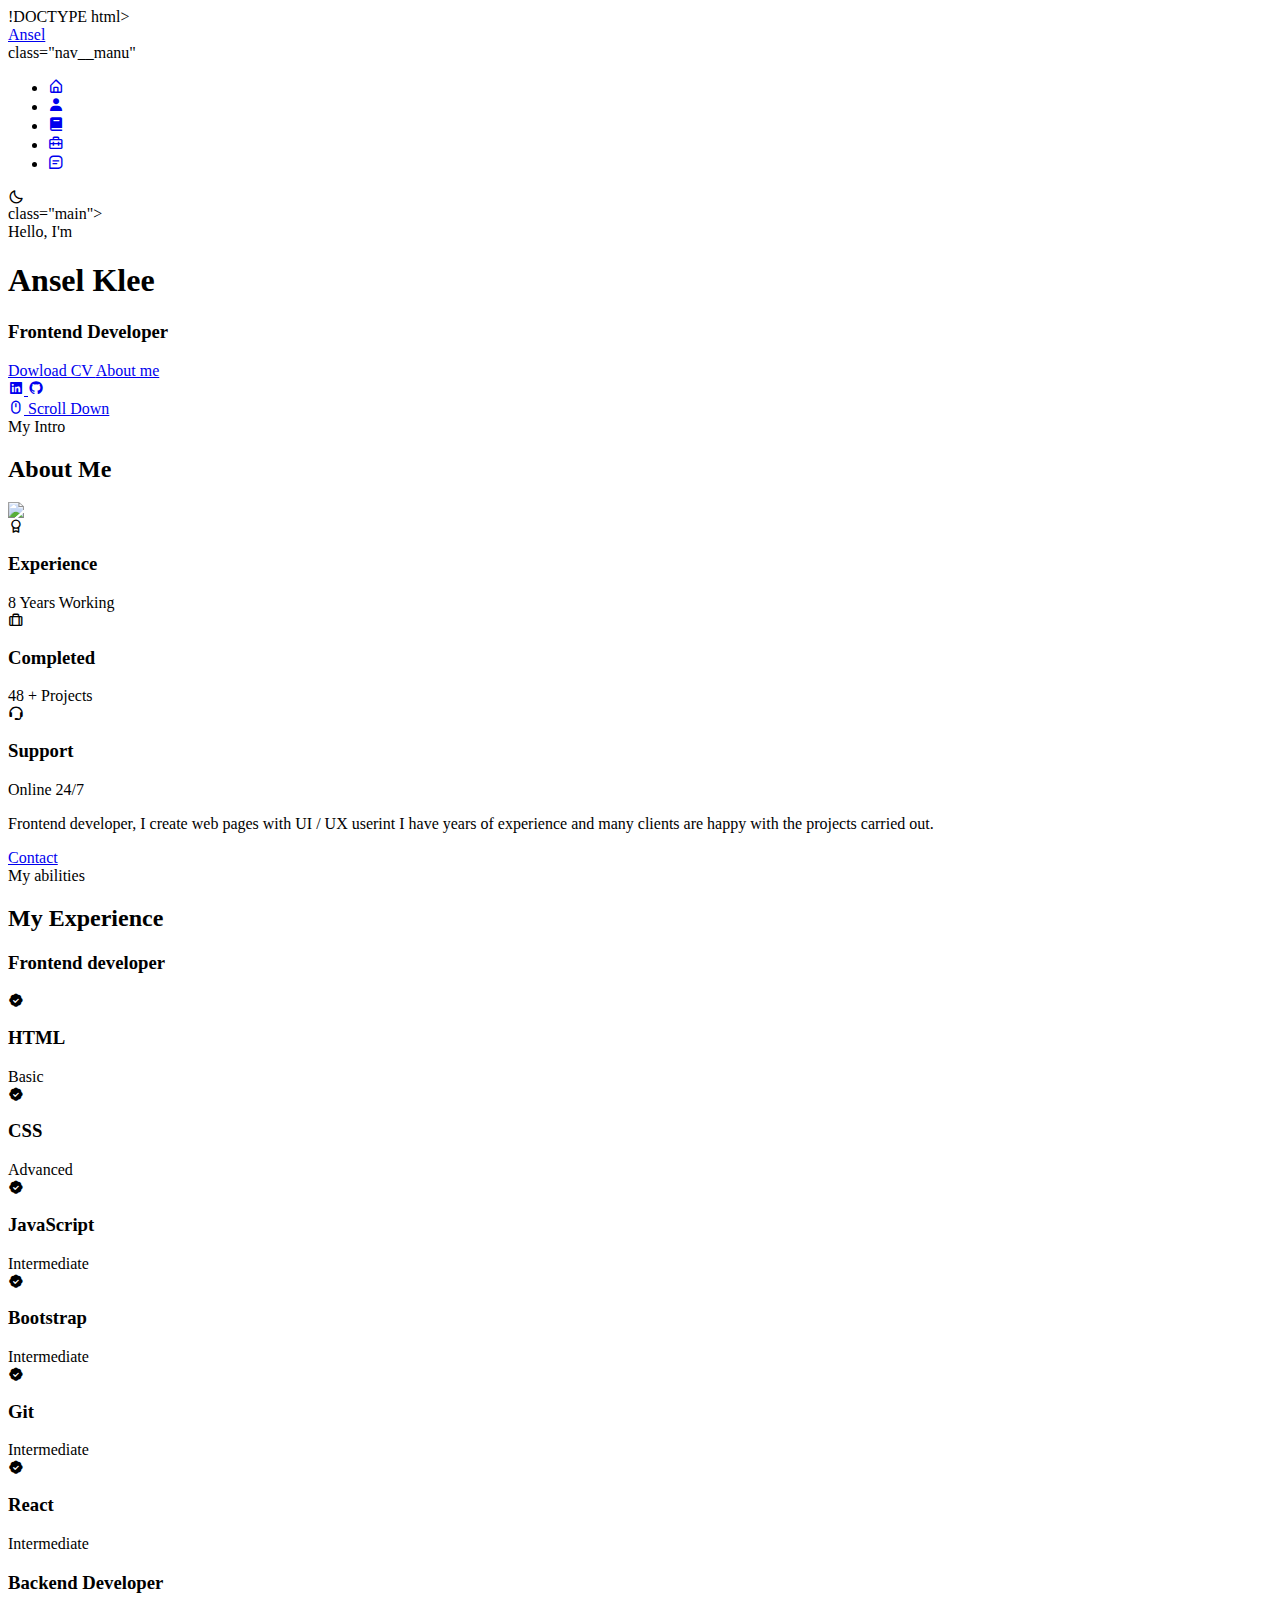
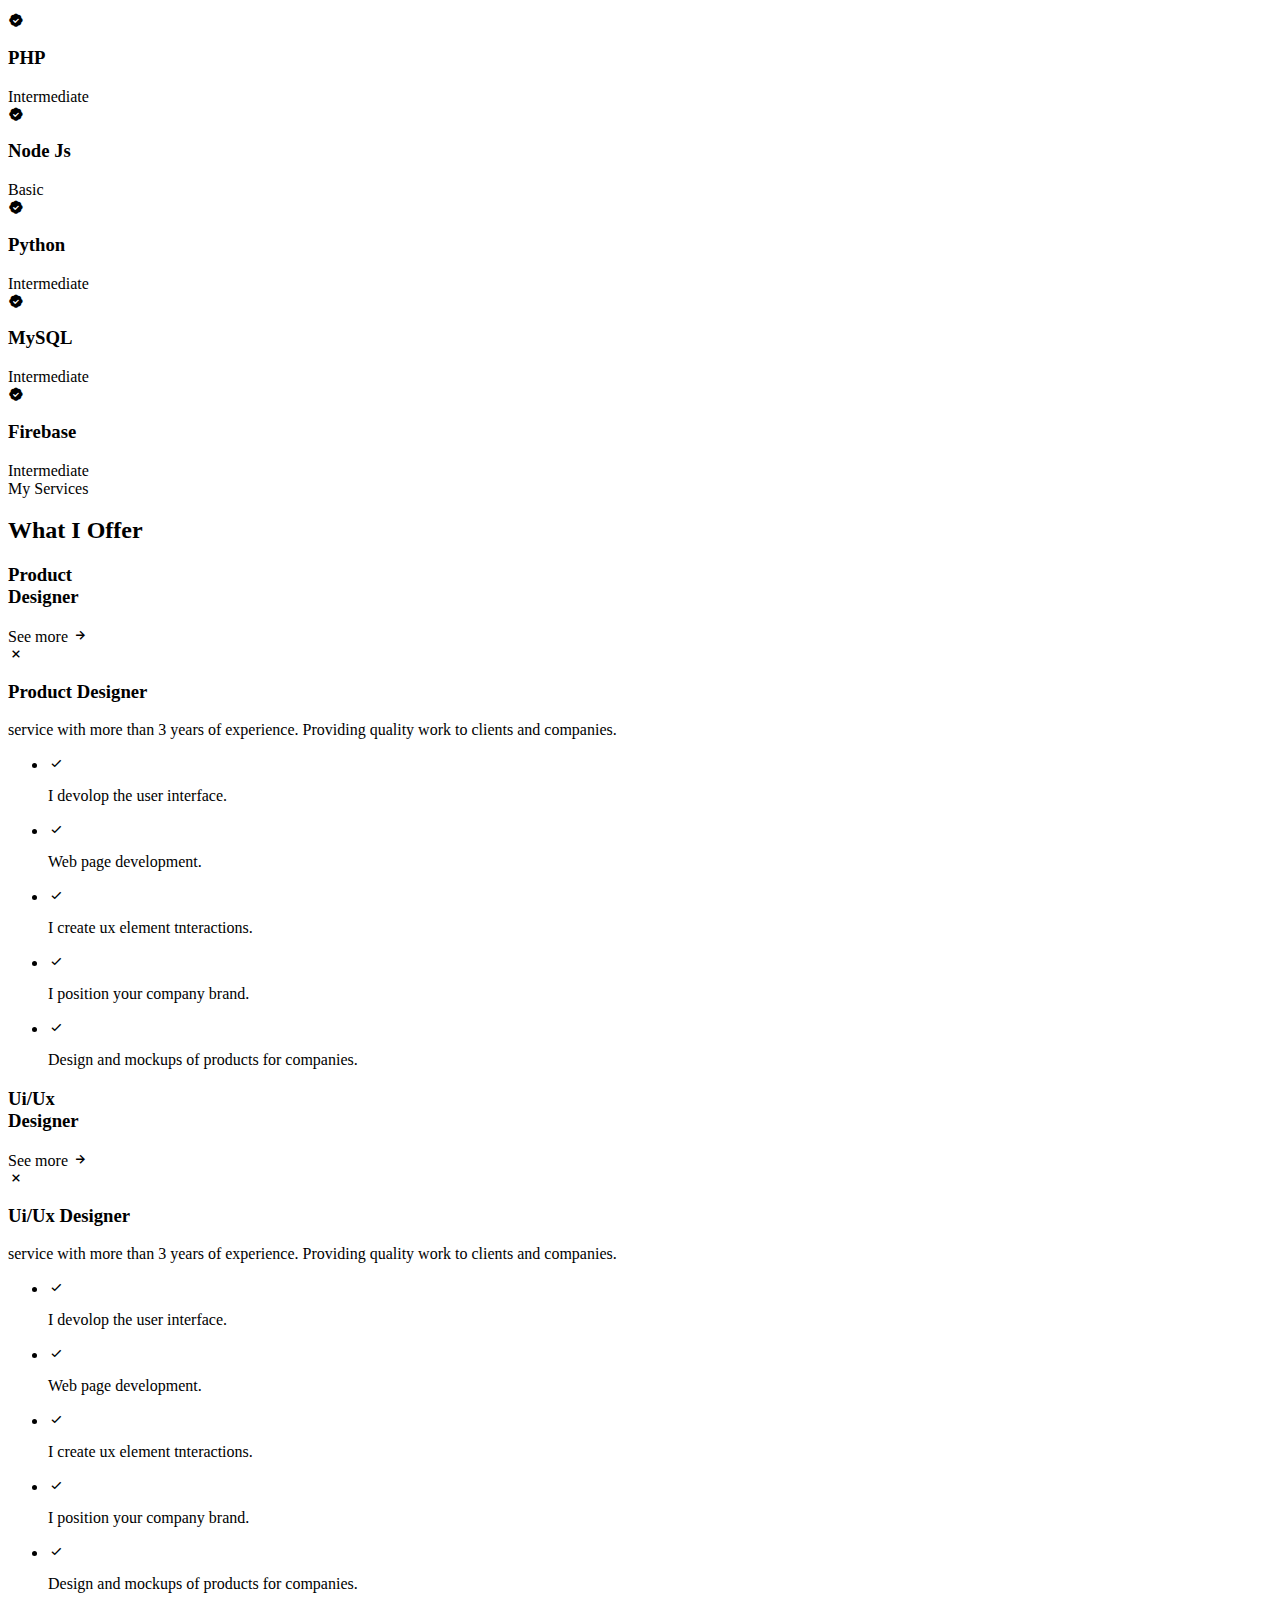
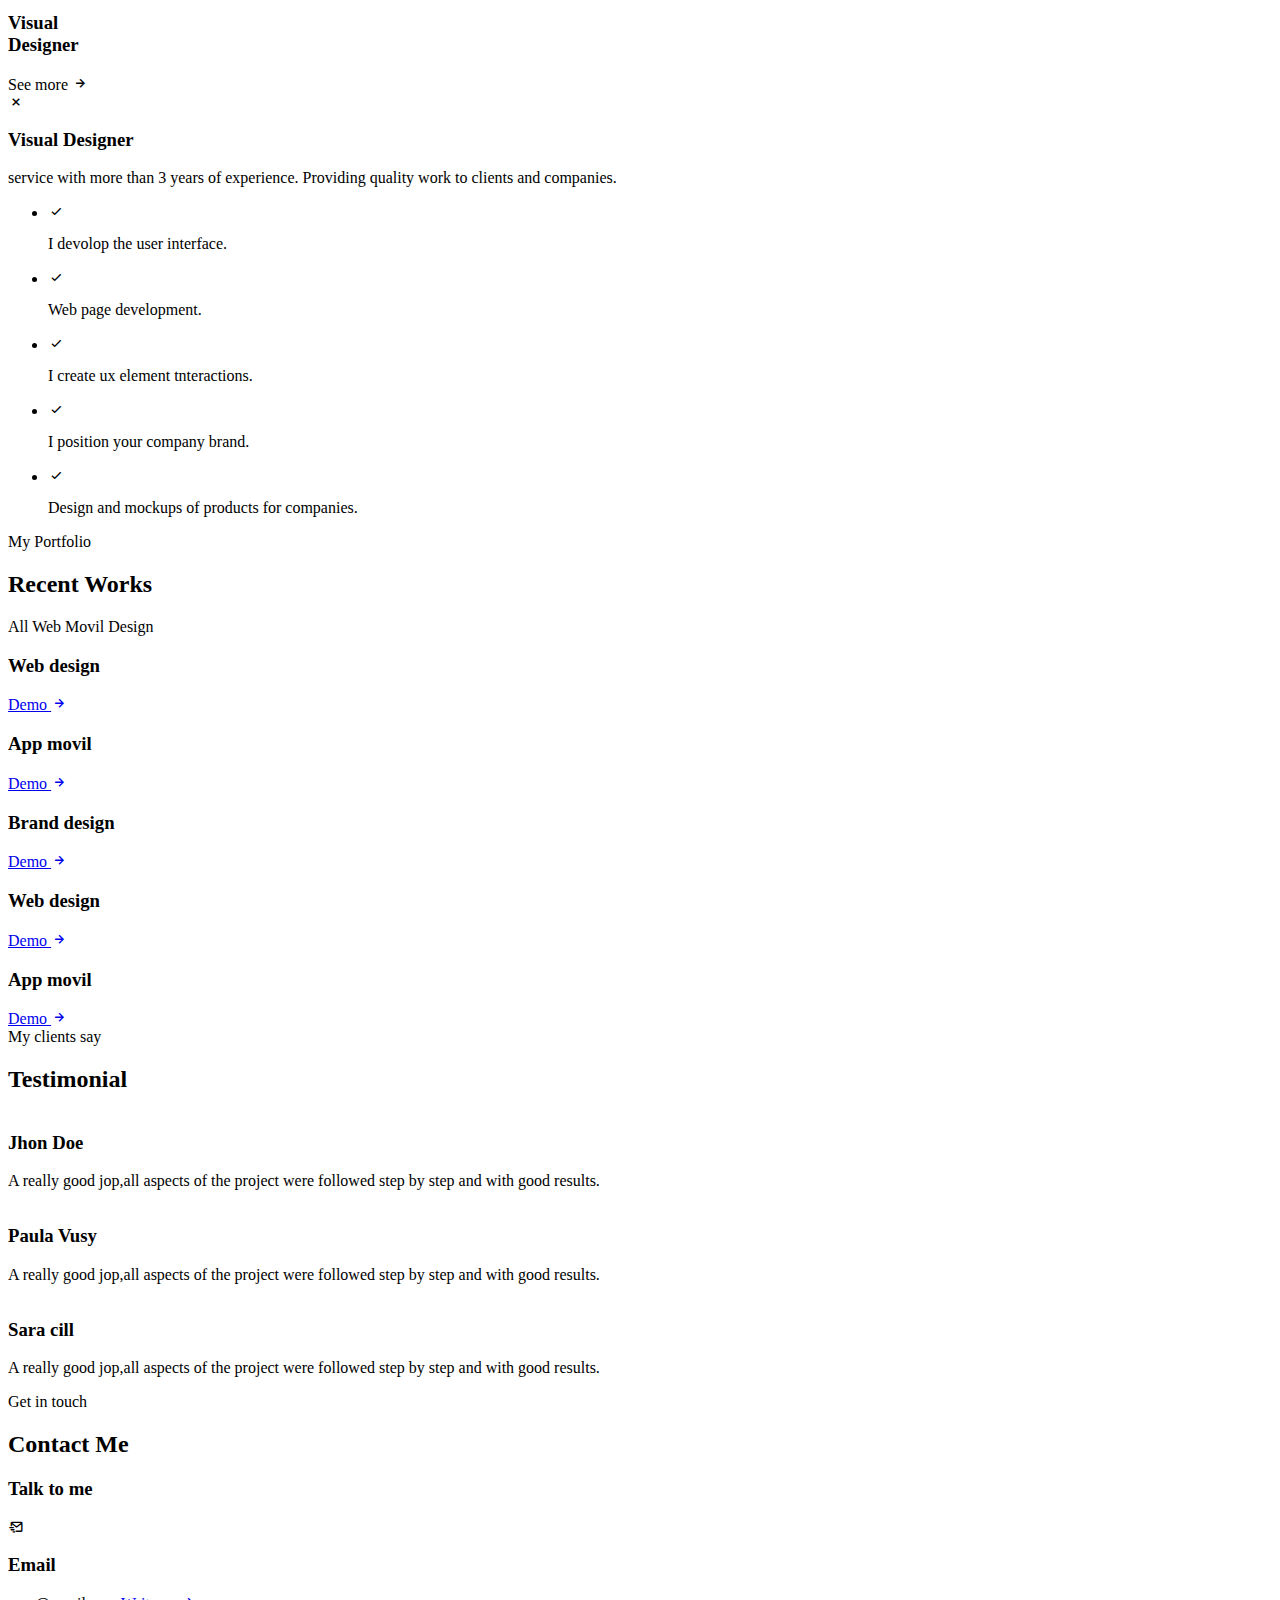
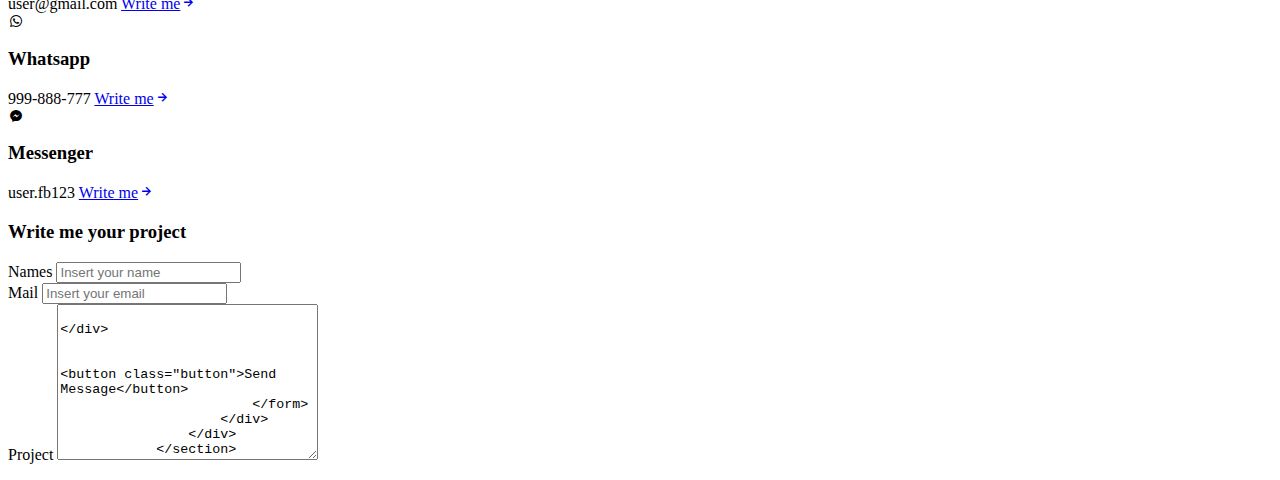
==== css/index.html @ 2b4ecfb3 "se" ====
!DOCTYPE html>
    <html lang="en">
    <head>
        <meta charset="UTF-8">
     <meta name="viewport" content="width=device-width,initial-scale=1.0">

    <!--================= FAVICON =================-->
    <link rel="shortcut icon" href="assets/img/favicon.png" href="assets/img/favicon.png" type="image/x-icon">

    <!--================= BOXICONS ==================-->
    <link href='https://unpkg.com/boxicons@2.1.1/css/boxicons.min.css' rel='stylesheet'>

    <!--================= SWIPER CSS ================-->
    <link rel="stylesheet" href="assets/css/swiper-bundle.min.css">

    <!--=================CSS=============-->
    <!--<link rel="stylesheet" href="">-->
    <link rel="stylesheet" href="assets/css/styles.css">

    <title> Responsive portfolio website Ansel </title>
</head>
<body>
    <!--==============HEADER==============-->
    <header class="header" id="header">
        <nav class="nav container">
            <a href="#" class="nav__logo">Ansel</a>

            <div> class="nav__manu"
                <ul class="nav_list">
                    <li class="nav_item">
                        <a href="#home" class="nav__link active-link">
                            <i class='bx bx-home-alt'></i>
                        </a>
                    </li>

                    <li class="nav_item">
                        <a href="#about" class="nav__link">
                            <i class='bx bxs-user' ></i>
                        </a>
                    </li>

                    <li class="nav_item">
                        <a href="#skills" class="nav__link">
                            <i class='bx bxs-book'></i>
                        </a>
                    </li>

                    <li class="nav_item">
                        <a href="#work" class="nav__link">
                            <i class='bx bx-briefcase-alt-2' ></i>
                        </a>
                    </li>

                    <li class="nav_item">
                        <a href="#contact" class="nav__link">
                            <i class='bx bx-message-square-detail'></i>
                        </a>
                    </li>
                </ul>
            </div>

            <!-- Theme change button -->
            <i class='bx bx-moon change-theme' id="theme-button"></i>
        </nav>
    </header>
 
    <!--==============MAIN==============-->
    <main> class="main">
            <!--==============HOME==============-->
            <section class="home section" id="home">
                <div class="home__container container grid">
                    <div class="home__data">
                        <span class="home__greeting">Hello, I'm</span>
                        <h1 class="home__name">Ansel Klee</h1>
                        <h3 class="home__education">Frontend Developer</h3>

                        <div class="home__buttons">
                            <a dowload="" href="assets/pdf/test.pdf" class"button button--ghost">
                                Dowload CV
                            </a>
                            <a href="#about" class="button">About me</a>
                        </div>
                    </div>
                   
                    <div class="home__handle">
                        <img src="assets/pdf/test.png" alt="" class="home_img">
                    </div>

                    <div class="home__social">
                        <a href="https://www.linkedin.com/" target="_blank" class="home__social-link">
                            <i class='bx bxl-linkedin-square' ></i>
                        </a>
                        <a href="https://github.com/" target="_blank" class="home__social-link">
                            <i class='bx bxl-github' ></i>
                        </a>
                        <a href="https://dribble.com/" target="_blank" class="home__social-link">
                            <i class="'bx bxl-dribble "></i>
                        </a>
                    </div>

                    <a href="#about" class="home__scroll">
                        <i class='bx bx-mouse home__scroll-icon' ></i>
                        <span class="home"__scroll-name">Scroll Down</span>

                    </a>
                </div>   
            </section>
            <!--==============ABOUT==============-->
            <section class="about section" id="about">
                <span class="section__subtitle">My Intro</span>
                <h2 class="section__title">About Me</h2>

                <div class="about__container container grid">
                    <img src="assets/img/about.jpg" alt"" class="about__img">
                  
                    <div class="about__data">
                        <div class="about__info">
                            <div class="about__box">
                                <i class='bx bx-award about__icon' ></i>
                                <h3 class="about__title">Experience</h3>
                                <span class="about__subtitle">8 Years Working</span>
                            </div>

                            <div class="about__box">
                                <i class='bx bx-briefcase-alt about__icon' ></i>
                                <h3 class="about__title">Completed</h3>
                                <span class="about__subtitle">48 + Projects</span>
                            </div>

                            <div class="about__box">
                                <i class='bx bx-support about__icon' ></i>
                                <h3 class="about__title">Support</h3>
                                <span class="about__subtitle">Online 24/7</span>
                            </div>
                        </div>

                        <p class="about__description">
                            Frontend developer, I create web pages with UI / UX userint
                            I have years of experience and many clients are happy
                            with the projects carried out.
                        </p>

                        <a href="#contact" class="button">Contact</a>
                     </div>
                </div>
            </section>

            <!--==============SKILLS==============-->
            <section class="skills section" id="skills">
                <span class="section__subtitle">My abilities</span>
                <h2 class="section__title">My Experience</h2>

                <div class="skills__container container grid">
                    <div class="skills__content">
                        <h3 class="skills__title">Frontend developer</h3>

                        <div class="skills__box">
                            <div class="skills__group">
                                <div class="skills__data">
                                    <i class='bx bxs-badge-check' ></i>

                                    <div>
                                        <h3 class="skills__name">HTML</h3>
                                        <span class="skills__level">Basic</span>
                                    </div>
                                </div>

                                <div class="skills__data">
                                    <i class='bx bxs-badge-check' ></i>

                                    <div>
                                        <h3 class="skills__name">CSS</h3>
                                        <span class="skills__level">Advanced</span>
                                    </div>
                                </div>

                                <div class="skills__data">
                                    <i class='bx bxs-badge-check' ></i>

                                    <div>
                                        <h3 class="skills__name">JavaScript</h3>
                                        <span class="skills__level">Intermediate</span>
                                    </div>
                                </div>
                            </div>

                            <div class="skills__group">
                                <div class="skills__data">
                                    <i class='bx bxs-badge-check' ></i>

                                    <div>
                                        <h3 class="skills__name">Bootstrap</h3>
                                        <span class="skills__level">Intermediate</span>
                                    </div>
                                </div>
                                
                                <div class="skills__data">
                                    <i class='bx bxs-badge-check' ></i>

                                    <div>
                                        <h3 class="skills__name">Git</h3>
                                        <span class="skills__level">Intermediate</span>
                                    </div>
                                </div>

                                <div class="skills__data">
                                    <i class='bx bxs-badge-check' ></i>

                                    <div>
                                        <h3 class="skills__name">React</h3>
                                        <span class="skills__level">Intermediate</span>
                                    </div>
                                </div>
                            </div>
                        </div>
                    </div>

                    <div class="skills__content">
                        <h3 class="skills__title">Backend Developer</h3>

                        <div class="skills__box">
                            <div class="skills__group">
                                <div class="skills__data">
                                    <i class='bx bxs-badge-check' ></i>

                                    <div>
                                        <h3 class="skills__name">PHP</h3>
                                        <span class="skills__level">Intermediate</span>
                                    </div>
                                </div>

                                <div class="skills__data">
                                    <i class='bx bxs-badge-check' ></i>

                                    <div>
                                        <h3 class="skills__name">Node Js</h3>
                                        <span class="skills__level">Basic</span>
                                    </div>
                                </div>

                                <div class="skills__data">
                                    <i class='bx bxs-badge-check' ></i>

                                    <div>
                                        <h3 class="skills__name">Python</h3>
                                        <span class="skills__level">Intermediate</span>
                                    </div>
                                </div>
                            </div>

                            <div class="skills__group">
                                <div class="skills__data">
                                    <i class='bx bxs-badge-check' ></i>

                                    <div>
                                        <h3 class="skills__name">MySQL</h3>
                                        <span class="skills__level">Intermediate</span>
                                    </div>
                                </div>
                                
                                <div class="skills__data">
                                    <i class='bx bxs-badge-check' ></i>

                                    <div>
                                        <h3 class="skills__name">Firebase</h3>
                                        <span class="skills__level">Intermediate</span>
                                    </div>
                                </div>

                            </div>
                        </div>
                    </div>
                </div>
            </section>
            <!--==============SERVICES==============-->
        <section class="services section">
            <span class="section__subtitle">My Services</span>
            <h2 class="section__title">What I Offer</h2>

            <div class="services__container container grid">
                <div class="services__card">
                    <h3 class="services__title">Product <br> Designer</h3>

                    <span class="services__button">
                        See more <i class='bx bx-right-arrow-alt services__icon' ></i>
                    </span>
                
                    <div class="services__model">
                        <div class="services__model-content">
                            <i class='bx bx-x services__model-close' ></i>

                            <h3 class="services__modal-title">Product Designer</h3>
                            <p class="services__model-description">
                                service with more than 3 years of experience.
                                Providing quality work to clients and companies.
                            </p>

                            <ul class="service__model-list">
                                <li class="services__model-item">
                                    <i class='bx bx-check services__modal-icon' ></i>
                                    <p class="services__modal-info">
                                        I devolop the user interface.
                                    </p>
                                </li>

                                <li class="services__model-item">
                                    <i class='bx bx-check services__modal-icon' ></i>
                                    <p class="services__modal-info">
                                        Web page development.
                                    </p>
                                </li>

                                <li class="services__model-item">
                                    <i class='bx bx-check services__modal-icon' ></i>
                                    <p class="services__modal-info">
                                        I create ux element tnteractions.
                                    </p>
                                </li>

                                <li class="services__model-item">
                                    <i class='bx bx-check services__modal-icon' ></i>
                                    <p class="services__modal-info">
                                        I position your company brand.
                                    </p>
                                </li>

                                <li class="services__model-item">
                                    <i class='bx bx-check services__modal-icon' ></i>
                                    <p class="services__modal-info">
                                        Design and mockups of products for companies.
                                    </p>
                                </li>
                            </ul>
                        </div>
                    </div>
                </div>

                <div class="services__card">
                    <h3 class="services__title">Ui/Ux <br> Designer</h3>

                    <span class="services__button">
                        See more <i class='bx bx-right-arrow-alt services__icon' ></i>
                    </span>

                    <div class="services__model">
                        <div class="services__model-content">
                            <i class='bx bx-x services__model-close' ></i>

                            <h3 class="services__modal-title">Ui/Ux Designer</h3>
                            <p class="services__model-description">
                                service with more than 3 years of experience.
                                Providing quality work to clients and companies.
                            </p>

                            <ul class="service__model-list">
                                <li class="services__model-item">
                                    <i class='bx bx-check services__modal-icon' ></i>
                                    <p class="services__modal-info">
                                        I devolop the user interface.
                                    </p>
                                </li>

                                <li class="services__model-item">
                                    <i class='bx bx-check services__modal-icon' ></i>
                                    <p class="services__modal-info">
                                        Web page development.
                                    </p>
                                </li>

                                <li class="services__model-item">
                                    <i class='bx bx-check services__modal-icon' ></i>
                                    <p class="services__modal-info">
                                        I create ux element tnteractions.
                                    </p>
                                </li>

                                <li class="services__model-item">
                                    <i class='bx bx-check services__modal-icon' ></i>
                                    <p class="services__modal-info">
                                        I position your company brand.
                                    </p>
                                </li>

                                <li class="services__model-item">
                                    <i class='bx bx-check services__modal-icon' ></i>
                                    <p class="services__modal-info">
                                        Design and mockups of products for companies.
                                    </p>
                                </li>
                            </ul>
                        </div>
                    </div>
                </div>

                <div class="services__card">
                    <h3 class="services__title">Visual <br> Designer</h3>

                    <span class="services__button">
                        See more <i class='bx bx-right-arrow-alt services__icon' ></i>
                    </span>

                    <div class="services__model">
                        <div class="services__model-content">
                            <i class='bx bx-x services__model-close' ></i>

                            <h3 class="services__modal-title">Visual Designer</h3>
                            <p class="services__model-description">
                                service with more than 3 years of experience.
                                Providing quality work to clients and companies.
                            </p>

                            <ul class="service__model-list">
                                <li class="services__model-item">
                                    <i class='bx bx-check services__modal-icon' ></i>
                                    <p class="services__modal-info">
                                        I devolop the user interface.
                                    </p>
                                </li>

                                <li class="services__model-item">
                                    <i class='bx bx-check services__modal-icon' ></i>
                                    <p class="services__modal-info">
                                        Web page development.
                                    </p>
                                </li>

                                <li class="services__model-item">
                                    <i class='bx bx-check services__modal-icon' ></i>
                                    <p class="services__modal-info">
                                        I create ux element tnteractions.
                                    </p>
                                </li>

                                <li class="services__model-item">
                                    <i class='bx bx-check services__modal-icon' ></i>
                                    <p class="services__modal-info">
                                        I position your company brand.
                                    </p>
                                </li>

                                <li class="services__model-item">
                                    <i class='bx bx-check services__modal-icon' ></i>
                                    <p class="services__modal-info">
                                        Design and mockups of products for companies.
                                    </p>
                                </li>
                            </ul>
                        </div>
                    </div>
                </div>
            </div>
        </section>

        <!--================ work ===================-->
        <section class="work section" id="work">
            <span class="section__subtitle">My Portfolio</span>
            <h2 class="section__title">Recent Works</h2>

            <div class="work__filters">
                <span class="work__item active-work" data-filter='all'>All</span>
                <span class="work__item" data-filter='.web'>Web</span>
                <span class="work__item" data-filter='.movil'>Movil</span>
                <span class="work__item" data-filter='.design'>Design</span>
            </div>

            <div class="work__container container grid">
                <div class="work__card mix web">
                    <img src="asset/img/work1.jpg" alt="" class="work__img">

                    <h3 class="work__title">Web design</h3>

                    <a href="#" class="work__button">
                        Demo <i class='bx bx-right-arrow-alt work__icon' ></i>
                    </a>
                </div>

                <div class="work__card mix movil">
                    <img src="asset/img/work2.jpg" alt="" class="work__img">

                    <h3 class="work__title">App movil</h3>

                    <a href="#" class="work__button">
                        Demo <i class='bx bx-right-arrow-alt work__icon' ></i>
                    </a>
                </div>

                <div class="work__card mix design">
                    <img src="asset/img/work3.jpg" alt="" class="work__img">

                    <h3 class="work__title">Brand design</h3>

                    <a href="#" class="work__button">
                        Demo <i class='bx bx-right-arrow-alt work__icon' ></i>
                    </a>
                </div>

                <div class="work__card mix web">
                    <img src="asset/img/work4.jpg" alt="" class="work__img">

                    <h3 class="work__title">Web design</h3>

                    <a href="#" class="work__button">
                        Demo <i class='bx bx-right-arrow-alt work__icon' ></i>
                    </a>
                </div>

                <div class="work__card mix movil">
                    <img src="asset/img/work5.jpg" alt="" class="work__img">

                    <h3 class="work__title">App movil</h3>

                    <a href="#" class="work__button">
                        Demo <i class='bx bx-right-arrow-alt work__icon' ></i>
                    </a>
                </div>
            </div>
        </section>

        <!--============= TESTIMONIALS ================-->
            <section class="testimonial section">
                <span class="section__subtitle">My clients say</span>
                <h2 class="section__title">Testimonial</h2>

                <div class="testimonial__container container swiper">
                    <div class="swiper-wrapper">
                        <div class="testimonial__card swiper-slide">
                            <img src="assets/img/testimoniall.png" alt="" class="testimonial__img">

                           <h3 class="testimonial__name">Jhon Doe</h3>
                           <p class="testimonial__description">
                               A really good jop,all aspects of the project were
                               followed step by step and with good results.
                           </p>
                        </div>

                        <div class="testimonial__card swiper-slide">
                            <img src="assets/img/testimonial2.png" alt="" class="testimonial__img">

                           <h3 class="testimonial__name">Paula Vusy</h3>
                           <p class="testimonial__description">
                               A really good jop,all aspects of the project were
                               followed step by step and with good results.
                           </p>
                        </div>

                        <div class="testimonial__card swiper-slide">
                            <img src="assets/img/testimonial3.png" alt="" class="testimonial__img">

                           <h3 class="testimonial__name">Sara cill</h3>
                           <p class="testimonial__description">
                               A really good jop,all aspects of the project were
                               followed step by step and with good results.
                           </p>
                        </div>
                    </div>
                    <div class="swiper-pagination"></div>
                </div>
            </section>

        <!--============== CONTACT =================-->
            <section class="contact section" id="contact">
                <span class="section__subtitle">Get in touch</span>
                <h2 class="section__title">Contact Me</h2>

                <div class="contact__container container grid">
                    <div class="contact__content">
                        <h3 class="contact__title">Talk to me</h3>

                        <div class="contact__info">
                            <div class="contact__card">
                                <i class='bx bx-mail-send contact__card-icon' ></i>
                                <h3 class="contact__card-title">Email</h3>
                                <span class="contact__card-data">user@gmail.com</span>

                                <a href="mailto:examplemail@correo.com" target="_blank" class="contact__button">
                                    Write me<i class='bx bx-right-arrow-alt contact__button-icon' ></i>
                                </a>
                            </div>

                            <div class="contact__card">
                                <i class='bx bxl-whatsapp contact__card-icon' ></i>
                                <h3 class="contact__card-title">Whatsapp</h3>
                                <span class="contact__card-data">999-888-777</span>

                                <a href="https://api.whatsapp.com/send?phone=51123456789$text=Hello, more information!" target="_blank" class="contact__button">
                                    Write me<i class='bx bx-right-arrow-alt contact__button-icon' ></i>
                                </a>
                            </div>

                            <div class="contact__card">
                                <i class='bx bxl-messenger contact__card-icon' ></i>
                                <h3 class="contact__card-title">Messenger</h3>
                                <span class="contact__card-data">user.fb123</span>

                                <a href="https://m.me/bedimcode" target="_blank" class="contact__button">
                                    Write me<i class='bx bx-right-arrow-alt contact__button-icon' ></i>
                                </a>
                            </div>
                        </div>
                    </div>

                    <div class="contact__content">
                        <h3 class="contact__title">Write me your project</h3>

                        <form action="" class="contact__form">
                            <div class="contact__form-div">
                                <label for="" class="contact__form-tag">Names</label>
                                <input type="text" placeholder="Insert your name" class="contact__form-input">
                            </div>

                            <div class="contact__form-div">
                                <label for="" class="contact__form-tag">Mail</label>
                                <input type="email" placeholder="Insert your email" class="contact__form-input">
                            </div>

                            <div class="contact__form-div contact__form-area">
                                <label for="" class="contact__form-tag">Project</label>
                                <textarea name="" id="" cols="30" rows="10" placeholder="Write your project" class="contact__form-input">
                            </div>

                            <button class="button">Send Message</button>
                        </form>
                    </div>
                </div>
            </section>
    </main>

        <!--==============FOOTER==============-->
        <footer class="footer">
            <div class="footer__container container">
                <h1 class="footer__title">Ansel</h1>

                <ul class="footer__list">
                    <li>
                        <a href="#about" class="footer__link">About</a>
                    </li>
                    <li>
                        <a href="#work" class="footer__link">Projects</a>
                    </li>
                    <li>
                        <a href="#testimonial" class="footer__link">Testimonial</a>
                    </li>
                </ul>

                <ul class="footer__social">
                    <a href="https://www.facebook.com" target="_blank" class="footer__social-link">
                        <i class='bx bxl-facebook' ></i>
                    </a>
                    <a href="https://www.instagram.com/" target="_blank" class="footer__social-link">
                        <i class='bx bxl-instagram' ></i>
                    </a>
                    <a href="https://twitter.com/" target="_blank" class="footer__social-link">
                        <i class='bx bxl-twitter' ></i>   
                    </a>
                </ul>

                <span class="footer__copy">
                    &#169; Bedimcode. All rights reserved
                </span>
            </div>
        </footer>

        <!--============== SCROLLREVEAL ==============-->
        <script src="assets/js/scrollreveal.min.js"></script>

        <!--============== SWIPER JS ==============-->
        <script src="assets/js/swiper-bundle.min.js"></script>

        <!--============== MIXITUP FILTER ===========-->
        <script src="assets/js/mixitup.min.js"></script>

        <!--============= MAIN JS==================-->
        <script src="assets/js/main.js"></script>
    </body>
</html>
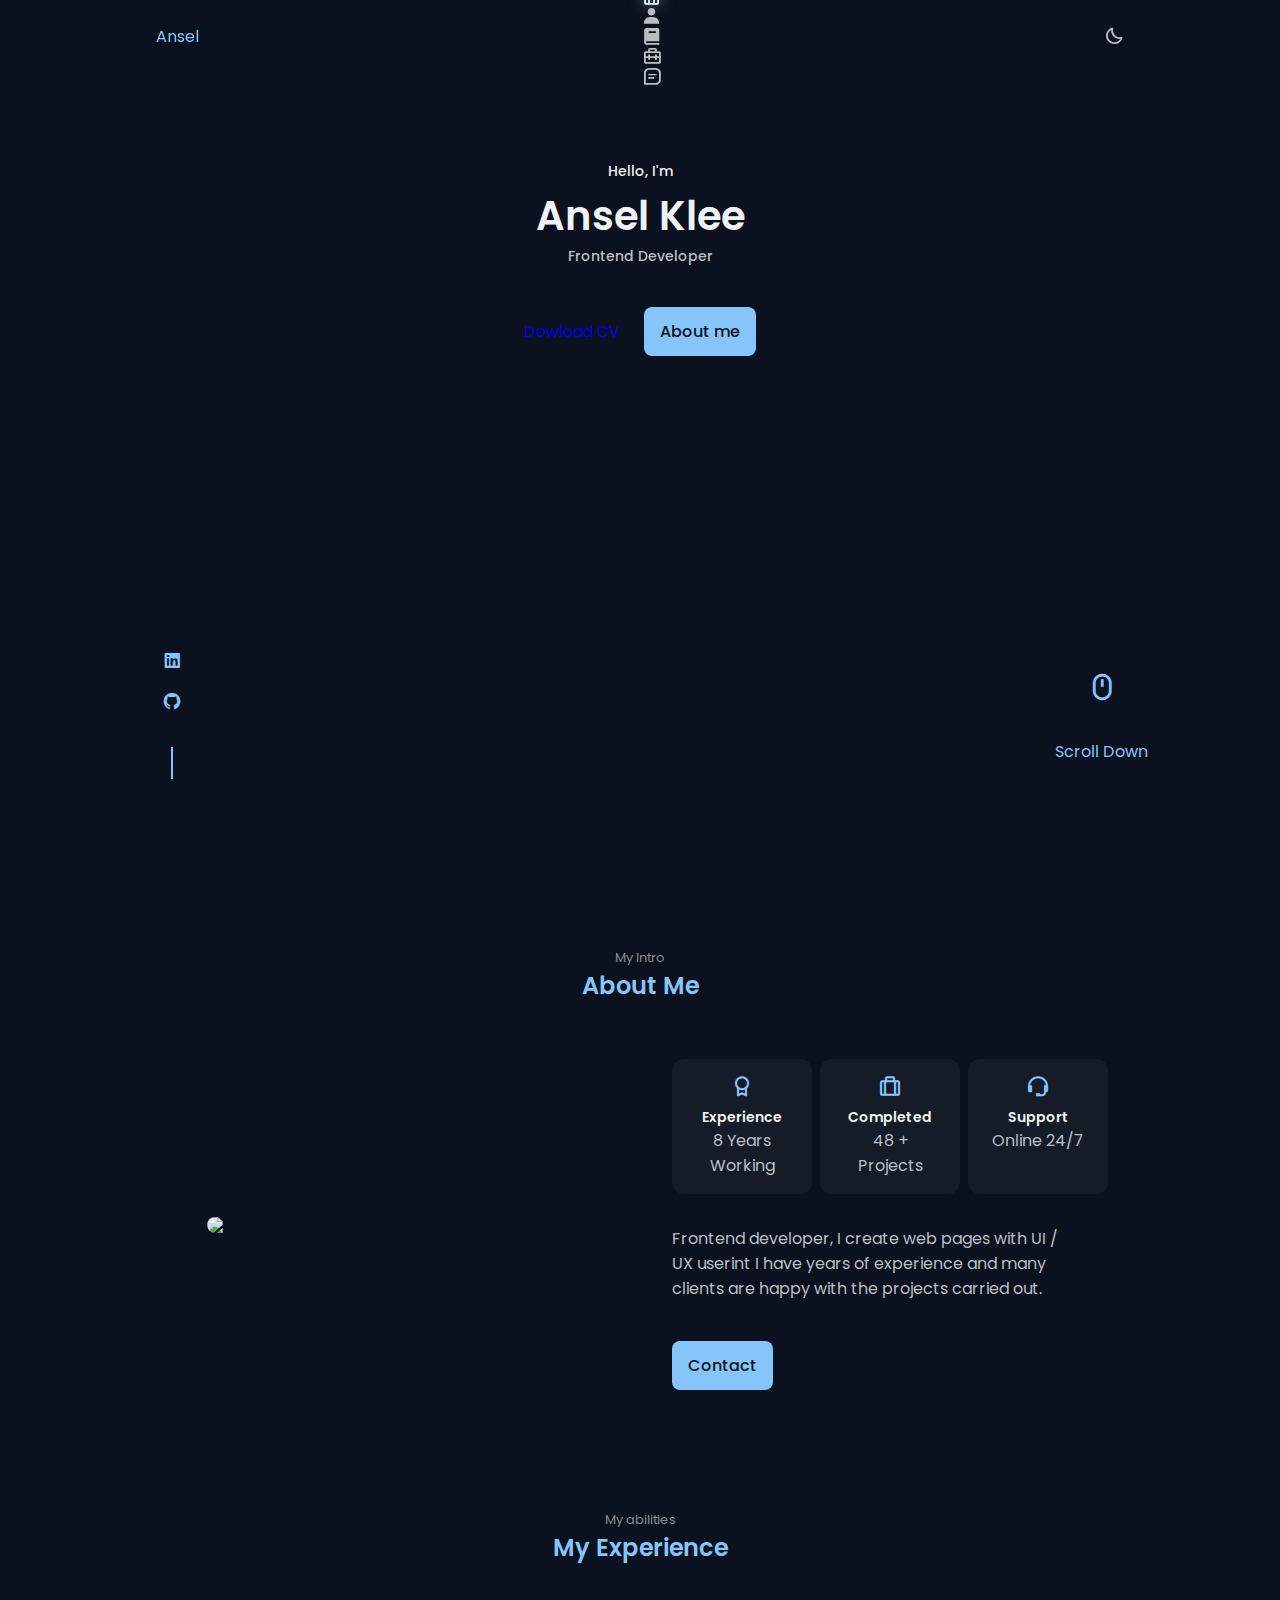
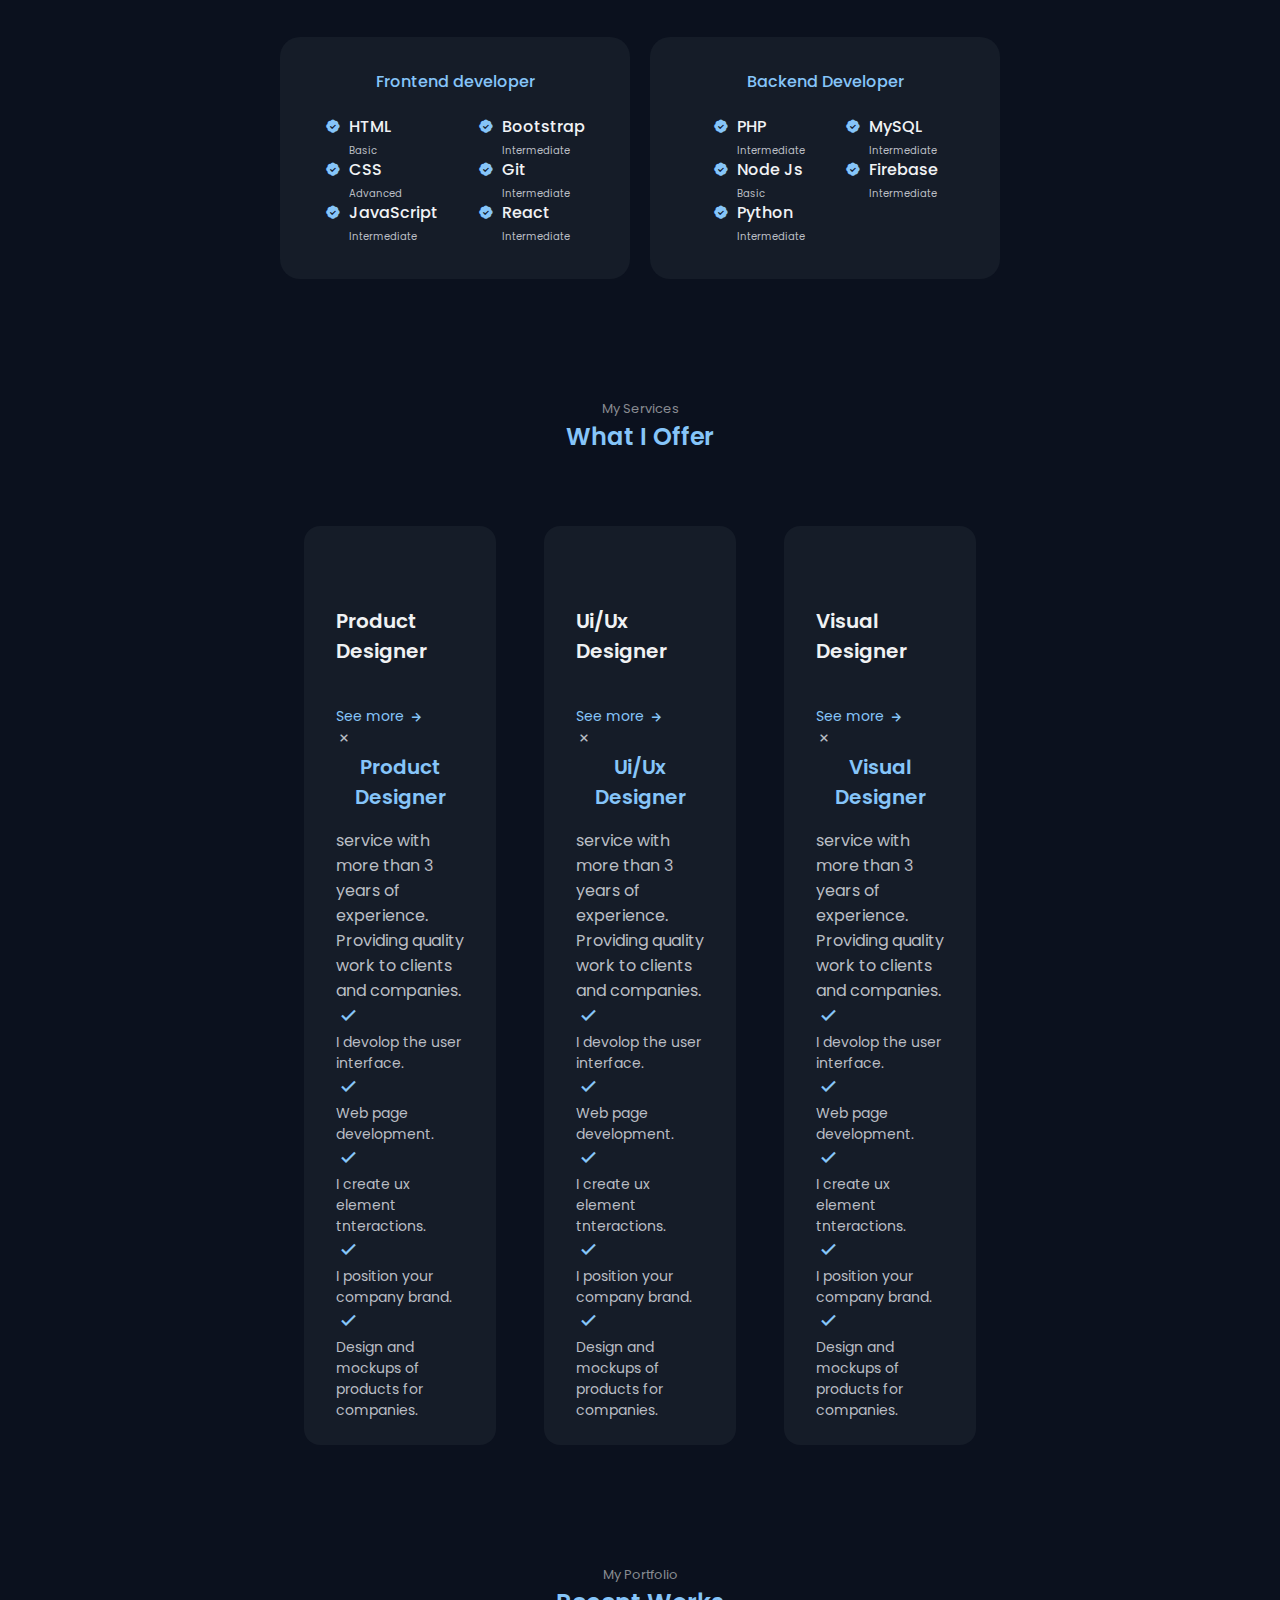
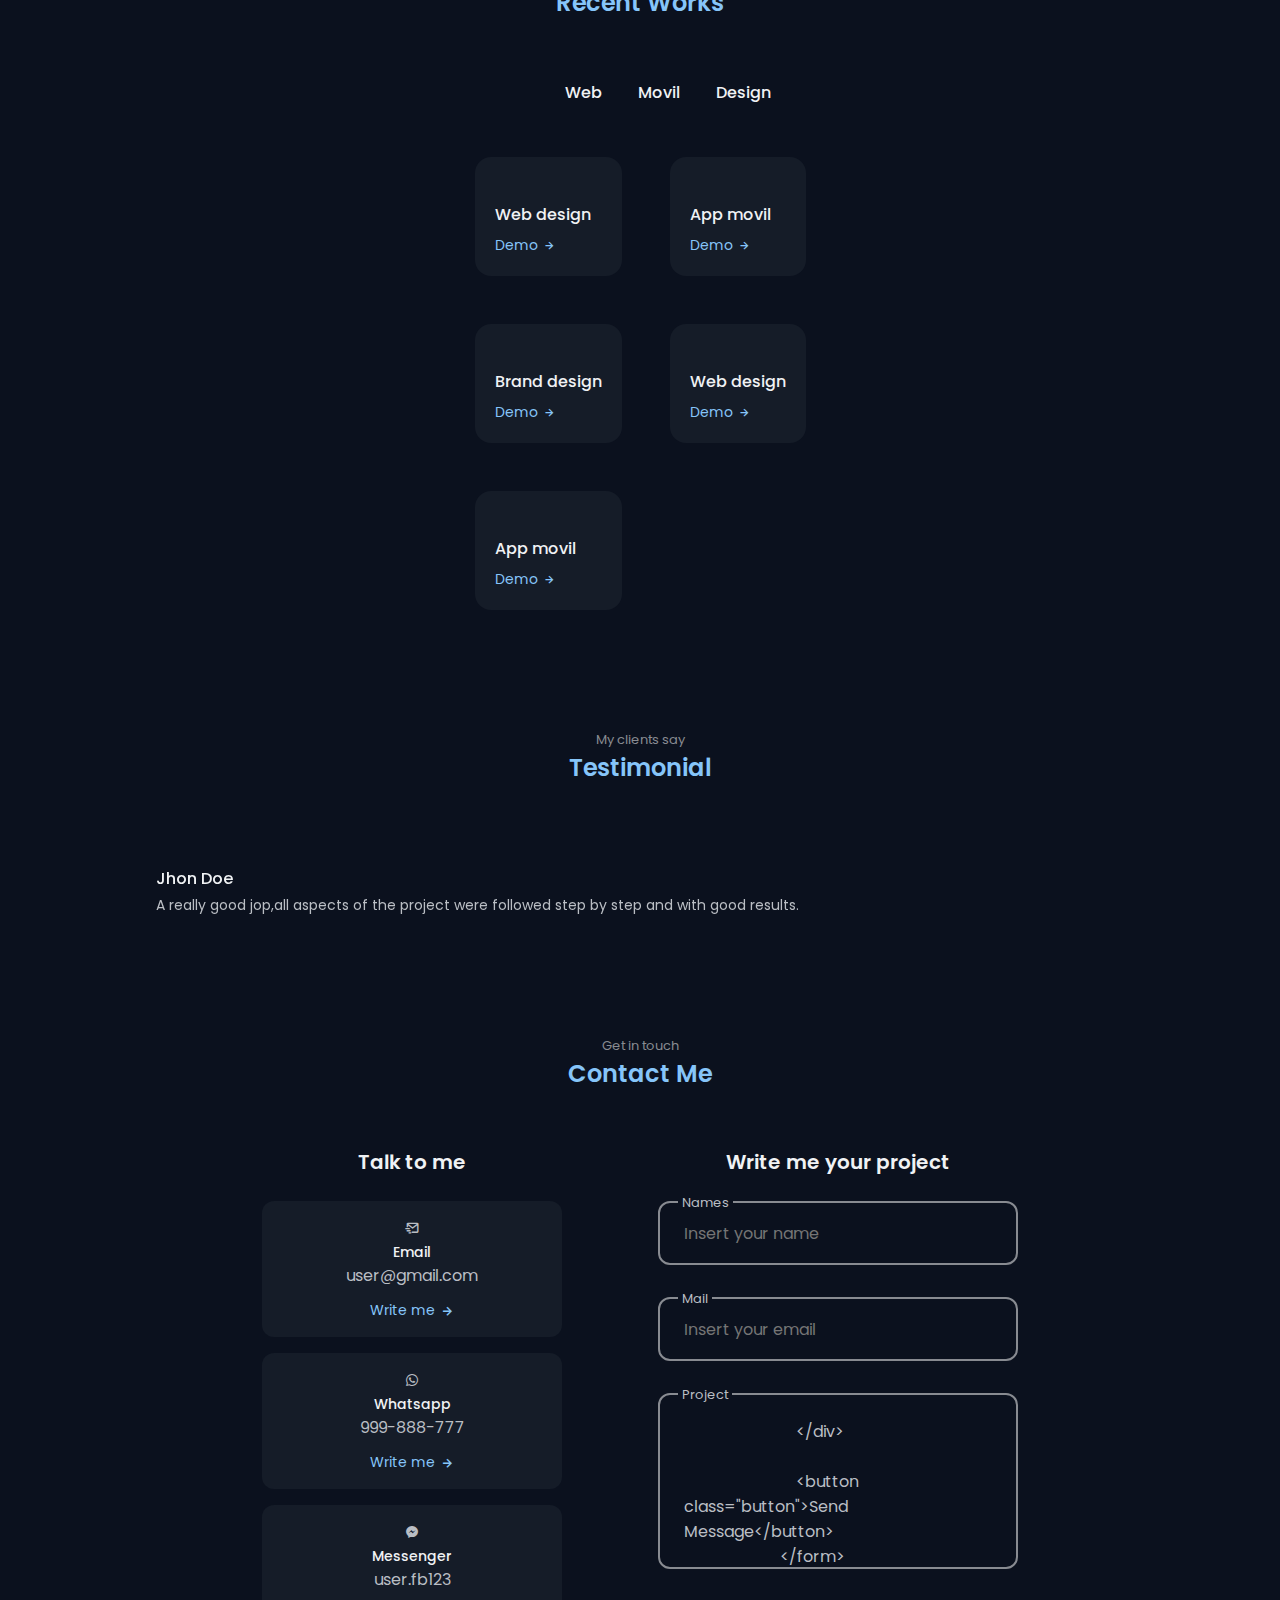
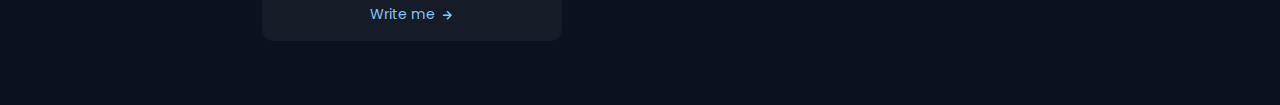
==== commit e661ca87: "1" ====
--- a/css/index.html
+++ b/css/index.html
@@ -1,21 +1,21 @@
-!DOCTYPE html>
+<!DOCTYPE html>
     <html lang="en">
     <head>
         <meta charset="UTF-8">
      <meta name="viewport" content="width=device-width,initial-scale=1.0">
 
     <!--================= FAVICON =================-->
-    <link rel="shortcut icon" href="assets/img/favicon.png" href="assets/img/favicon.png" type="image/x-icon">
+    <link rel="shortcut icon" href="assets/img/favicon.png" type="image/x-icon">
 
     <!--================= BOXICONS ==================-->
     <link href='https://unpkg.com/boxicons@2.1.1/css/boxicons.min.css' rel='stylesheet'>
 
     <!--================= SWIPER CSS ================-->
-    <link rel="stylesheet" href="assets/css/swiper-bundle.min.css">
+    <link rel="stylesheet" href="/css/swiper-bundle.min.css">
 
     <!--=================CSS=============-->
     <!--<link rel="stylesheet" href="">-->
-    <link rel="stylesheet" href="assets/css/styles.css">
+    <link rel="stylesheet" href="/css/styles.css">
 
     <title> Responsive portfolio website Ansel </title>
 </head>
@@ -25,7 +25,7 @@
         <nav class="nav container">
             <a href="#" class="nav__logo">Ansel</a>
 
-            <div> class="nav__manu"
+            <div class="nav__manu">
                 <ul class="nav_list">
                     <li class="nav_item">
                         <a href="#home" class="nav__link active-link">
--- a/css/styles.css
+++ b/css/styles.css
@@ -0,0 +1,1114 @@
+/*=============== GOOGLE FONTS ===============*/
+@import url('https://fonts.googleapis.com/css2?family=Poppins:wght@400;500;600&display=swap');
+
+/*=============== VARIABLES CSS ===============*/
+:root {
+  --header-height: 3.5rem;
+
+  /*========== Colors ==========*/
+  /*Color mode HSL(hue, saturation, lightness)*/
+  /*
+        Purple: hsl(250, 66%, 75%)
+        Blue: hsl(207, 90%, 72%)
+        Pink: hsl(356, 66%, 75%)
+        Teal: hsl(174, 63%, 62%)
+  */
+  --first-hue: 207;
+  --sat: 90%;
+  --lig: 75%;
+  --second-hue: 219;
+
+  --first-color: hsl(var(--first-hue), var(--sat), var(--lig));
+  --first-color-alt: hsl(var(--first-hue), var(--sat), 68%); /* -4% */
+  --title-color: hsl(var(--second-hue), 15%, 95%);
+  --text-color: hsl(var(--second-hue), 8%, 75%);
+  --text-color-light: hsl(var(--second-hue), 4%, 55%);
+  --body-color: hsl(var(--second-hue), 48%, 8%);
+  --container-color: hsl(var(--second-hue), 32%, 12%);
+
+  /*========== Font and typography ==========*/
+
+  /*.5rem = 8px | 1rem = 16px ...*/
+  --body-font: 'Poppins', sans-serif;
+  --biggest-font-size: 1.75rem;
+  --h1-font-size: 1.5rem;
+  --h2-font-size: 1.25rem;
+  --h3-font-size: 1rem;
+  --normal-font-size: .938rem;
+  --small-font-size: .813rem;
+  --smaller-font-size: .75rem;
+  --tiny-font-size: .625rem;
+
+  /*========== Font weight ==========*/
+  --font-medium: 500;
+  --font-semibold: 600;
+
+  /*========== z index ==========*/
+  --z-tooltip: 10;
+  --z-fixed: 100;
+  --z-modal: 1000;
+}
+
+/* Responsive typography */
+@media screen and (min-width: 968px) {
+  :root {
+    --biggest-font-size: 2.5rem;
+    --h1-font-size: 2.25rem;
+    --h2-font-size: 1.5rem;
+    --h3-font-size: 1.25rem;
+    --normal-font-size: 1rem;
+    --small-font-size: .875rem;
+    --smaller-font-size: .813rem;
+  }
+}
+
+/*=============== BASE ===============*/
+* {
+  box-sizing: border-box;
+  padding: 0;
+  margin: 0;
+}
+
+html {
+  scroll-behavior: smooth;
+}
+
+body,
+button,
+input,
+textarea {
+  font-family: var(--body-font);
+  font-size: var(--normal-font-size);
+}
+
+body {
+  background-color: var(--body-color);
+  color: var(--text-color);
+  transition: .4s; /* for light mode animation */
+}
+
+h1, h2, h3 {
+  color: var(--title-color);
+  font-weight: var(--font-semibold);
+}
+
+ul {
+  list-style: none;
+}
+
+a {
+  text-decoration: none;
+}
+
+button {
+  cursor: pointer;
+  border: none;
+  outline: none;
+}
+
+img {
+  max-width: 100%;
+  height: auto;
+}
+
+/*=============== THEME ===============*/
+.change-theme{
+  font-size: 1.25rem;
+  cursor: pointer;
+  transition: .3s;
+}
+
+.change-theme:hover{
+  color: var(--first-color);
+}
+
+/*========== Variables Light theme ==========*/
+body.light-theme{
+  --title-color: hsl(var(--second-hue), 15%, 15%);
+  --text-color: hsl(var(--second-hue), 8%, 35%);
+  --body-color: hsl(var(--second-hue), 100%, 99%);
+  --container-color: #fff;
+}
+
+/*========== 
+    Color changes in some parts of 
+    the website, in light theme
+==========*/
+.light-theme .scrool-header{
+  box-shadow: 0 2px 4px hsla(0, 0%, 1%, .1);
+}
+
+.light-theme .nav__menu{
+  background-color: hsla(var(--secound-hue), 32%, 90%, .8);
+}
+
+.light-theme .section__subtitle{
+  color: var(--text-color);
+}
+
+.light-theme .home__social-link{
+  box-shadow: 0 2px 8px hsla(var(--second-hue), 48%, 8%, .1);
+}
+
+.light-theme .home__social::after,
+.light-theme .footer__social-link{
+  background-color: var(--title-color);
+}
+
+.light-theme .home__social-link,
+.light-theme .home__scroll,
+.light-theme .button,
+.light-theme .button:hover,
+.light-theme .active-work,
+.light-theme .footer__title
+.light-theme .footer__link,
+.light-theme .footer__copy{
+  color: var(--title-color);
+}
+
+.light-theme .about__box{
+  box-shadow: 0 2px 8px hsla(var(--second-hue), 48%, 8%, .1);
+}
+
+.light-theme .skills__content,
+.light-theme .services__card,
+.light-theme .work__card,
+.light-theme .testimonial__card,
+.light-theme .contact__card{
+  box-shadow: 0 2px 16px hsla(var(--secound-hue), 48%, 8%, .1);
+}
+
+.light-theme::-webkit-scrollbar{
+  background-color:hsl(var(--second-hue), 8%, 66%);
+}
+
+.light-theme::-webkit-scrollbar-thumb{
+  background-color: hsl(var(--second-hue), 8%, 54%);
+}
+
+.light-theme::-webkit-scrollbar-thumb:hover{
+  background-color: hsl(var(--second-hue), 8%, 44%);
+}
+
+/*=============== REUSABLE CSS CLASSES ===============*/
+.container {
+  max-width: 968px;
+  margin-left: 1rem;
+  margin-right: 1rem;
+}
+
+.grid {
+  display: grid;
+  gap: 1.25rem;
+}
+
+.main {
+  overflow: hidden;
+}
+
+.section {
+  padding: 4.5rem 0 1rem;
+}
+
+.section__title, 
+.section__subtitle {
+  text-align: center;
+}
+
+.section__title {
+  font-size: var(--h2-font-size);
+  color: var(--first-color);
+  margin-bottom: 2rem;
+}
+
+.section__subtitle {
+  display: block;
+  font-size: var(--smaller-font-size);
+  color: var(--text-color-light);
+}
+
+/*=============== HEADER & NAV===============*/
+.header{
+position: fixed;
+top: 0;
+left: 0;
+width: 100%;
+background-color: var(--body-color);
+z-index: var(--z-fixed);
+transition: .4s; /* for light mode animation */
+}
+
+.nav{
+  height: var(--header-height);
+  display: flex;
+  justify-content: space-between;
+  align-items: center;
+}
+
+.nav__logo{
+  color: var(--first-color);
+  font-weight:(--font-medium);
+  transition: .4s;
+}
+
+.nav__logo:hover{
+  color: var(--first-color-alt);
+}
+
+.nav__menu{
+  position: fixed;
+  bottom: 1rem;
+  background-color: hsla(var(--second-hue), 32%, 16%, .8);
+  width: 90%;
+  border-radius: 4rem;
+  padding: 1rem 2.25rem;
+  backdrop-filter: blur(10px);
+  transition: .4s; /* for light mode animation */
+
+}
+
+.nav__list{
+  display: flex;
+  justify-content: space-between;
+  align-items: center;
+}
+
+.nav__link{
+  color: var(--text-color);
+  font-size: 1.25rem;
+  display: flex;
+  border-radius: 5rem;
+}
+
+/* Active link */
+.active-link{
+  background: linear-gradient(180deg,
+              hsla(var(--first-hue), var(--sat), var(--lig), .1),
+              hsla(var(--first-hue), var(--sat), var(--lig), .2)
+
+              );
+  box-shadow: 0 0 16px hsla(var(--first-hue), var(--sat), var(--lig), .4);
+  color: var(--title-color);
+}
+
+
+
+
+
+
+
+/* Change background header */
+.scroll-header{
+  box-shadow: 0 4px 4px hsla(0, 0%, 4%, .3);
+}
+
+/*=============== HOME ===============*/
+.home__container{
+  position: relative;
+  row-gap: 4.5rem;
+  padding-top: 2rem;
+}
+
+.home__data{
+  text-align: center;
+}
+
+.home__greeting,
+.home__education{
+  font-size: var(--small-font-size);
+  font-weight: var(--font-medium);
+}
+
+.home__greeting{
+  display: block;
+  color: var(--title-color);
+  margin-bottom: .25rem;
+}
+
+.home__education{
+  color: var(--text-color);
+  margin-bottom: 2.5rem;
+}
+
+.home__name{
+  font-size: var(--biggest-font-size);
+}
+
+.home__img{
+  width: 160px;
+}
+
+.home__handle{
+  justify-self: center;
+  width: 190px;
+  height: 293px;
+  background: linear-gradient(180deg,
+              hsla(var(--first-hue), var(--sat), var(--lig), 1),
+              hsla(var(--first-hue), var(--sat), var(--lig), 1),
+            );
+  border-radius: 10rem 10rem 1rem 1rem;
+  display: flex;
+  align-items: flex-end;
+  justify-content: center;
+  overflow: hidden;
+}
+
+.home__buttons{
+  display: flex;
+  justify-content: center;
+  align-items: center;
+  gap: 1.5rem;
+}
+
+.home__social,
+.home__scroll{
+  position: absolute;
+}
+
+.home__social{
+  bottom: 5rem;
+  left: 0;
+  display: grid;
+  row-gap: .5rem
+}
+
+.home__social-link{
+  width: max-content;
+  background-color: var(--contatiner-color);
+  color: var(--first-color);
+  padding: .25rem;
+  border-radius: .25rem;
+  display: flex;
+  font-size: 1rem;
+  transition: .4s;
+}
+
+.home__social-link:hover{
+  background-color: var(--first-color);
+  color: #fff;
+}
+
+.home__social::after{
+  content: '';
+  width: 32px;
+  height: 2px;
+  background-color: var(--first-color);
+  transform: rotate(90deg) translate(16px, 3px);
+}
+
+.home__scroll{
+  color: var(--first-color);
+  right: -1.5rem;
+  bottom: 4rem;
+  display: grid;
+  row-gap: 2.25rem;
+  justify-items: center;
+}
+
+.home__scroll-icon{
+    font-size: 1.25rem; 
+}
+
+.home__scroll-name{
+  font-size: var(--smaller-font-size);
+  transform:rotate(-90deg);
+}
+
+/*=============== BUTTONS ===============*/
+.button{
+  display: inline-block;
+  background-color: var(--first-color);
+  color: var(--body-color);
+  padding: .75rem 1rem;
+  border-radius: .5rem;
+  font-weight: var(--font-medium);
+  transition: .4s;
+}
+
+.button:hover{
+  background-color: var(--first-color-alt);
+  color: var(--body-color);
+}
+.button--ghost{
+  background-color: transparent;
+  border: 2px solid var(--first-color);
+  color: var(--first-color);
+}
+
+
+/*=============== ABOUT ===============*/
+.about__container{
+  row-gap: 2.5rem;
+}
+
+.about__img{
+  width: 220px;
+  border-radius: 1.5rem;
+  justify-self: center;
+}
+
+.about__data{
+  text-align: center;
+}
+
+.about__info{
+  display: grid;
+  grid-template-columns: repeat(3, 1fr);
+  gap: .5rem;
+  margin-bottom: 2rem;
+}
+
+.about__box{
+  background-color: var(--container-color);
+  border-radius: .75rem;
+  padding: .75rem .5rem;
+}
+
+.about__icon{
+  font-size: 1.5rem;
+  color: var(--first-color);
+  margin-bottom: .5rem;
+}
+
+.about__title{
+  font-size: var(--small-font-size);
+}
+
+.about__subttile{
+  font-size: var(--tiny-font-size);
+}
+
+.about__description{
+  margin-bottom: 2rem;
+}
+
+/*=============== SKILLS ===============*/
+.skills__container{
+  row-gap: 2rem;
+  padding-top: 1rem;
+}
+
+.skills__content{
+  background-color: var(--container-color);
+  padding: 1.5rem;
+  border-radius: 1.25rem;
+}
+
+.skills__title{
+  font-size: var(--normal-font-size);
+  font-weight: var(--font-medium);
+  color: var(--first-color);
+  text-align: center;
+  margin-bottom: 1.5rem;
+}
+
+.skills__box{
+  display: flex;
+  justify-content: center;
+  column-gap: 2.5rem;
+}
+
+.skills__ground{
+  display: grid;
+  align-content: flex-start;
+  row-gap: 1rem;
+}
+
+.skills__data{
+  display: flex;
+  column-gap: .5rem;
+}
+
+.skills .bxs-badge-check{
+  font-size: 1rem;
+  color: var(--first-color);
+}
+
+.skills__name{
+  font-size: var(--normal-font-size);
+  font-weight: var(--font-medium);
+  line-height: 18px;
+}
+
+.skills__level{
+  font-size: var(--tiny-font-size);
+}
+
+/*=============== SERVICES ===============*/
+.services__container{
+  grid-template-columns: repeat(2, 1fr);
+  gap: 1.5rem;
+  padding-top: 1rem;
+}
+
+.services__card{
+  background-color: var(--container-color);
+  padding: 3rem 1.5rem;
+  border-radius: 1rem;
+}
+
+.services__title{
+  font-size: var(--h3-font-size);
+  margin-bottom: 2.5rem;
+}
+
+.services__button{
+  color: var(--first-color);
+  font-size: var(--small-font-size);
+  display: flex;
+  align-items: center;
+  column-gap: .25rem;
+  cursor: pointer;
+}
+
+.services__button:hover .services__icon{
+  transform: translateX(.25rem);
+}
+
+.services__icon{
+  font-size: 1rem;
+  transition: .4s;
+}
+
+/* Services modal */
+.services__modal{
+  position: fixed;
+  inset: 0;
+  background-color: hsla(var(--secound-hue), 28%, 16%, .7);
+  padding: 2rem 1rem;
+  display: grid;
+  place-items: center;
+  visibility: hidden;
+  opacity: 0;
+  transition: .4s;
+  z-index: var(--z-modal);
+}
+
+.services__modal-content{
+  position: relative;
+  background-color: var(--body-color);
+  padding: 4.5rem 1.5rem 2.5rem;
+  border-radius: 1.5rem;
+}
+
+.services__modal-title,
+.services__modal-description{
+  text-align: center;
+}
+
+.services__modal-title{
+  font-size: var(--h3-font-size);
+  color: var(--first-color);
+  margin-bottom: 1rem;
+}
+
+.services__modal-description{
+  font-size: var(--small-font-size);
+  margin-bottom: 2rem;
+}
+
+.services__modal-list{
+  display: grid;
+  row-gap: .75rem;
+}
+
+.services__modal-item{
+  display: flex;
+  align-items: flex-start;
+  column-gap: .5rem;
+}
+
+.services__modal-icon{
+  font-size: 1.5rem;
+  color: var(--first-color);
+}
+
+.services__modal-info{
+  font-size:var(--small-font-size);
+}
+
+.services__modal-close{
+  position: absolute;
+  top: 2.5rem;
+  right: 2.5rem;
+  font-size: 1.5rem;
+  color: var(--first-color);
+  cursor: pointer;
+}
+
+/*Active modal*/
+.active-modal{
+  opacity: 1;
+  visibility: visible;
+}
+
+/*=============== WORK ===============*/
+.work__container{
+  padding-top: 1rem;
+}
+
+.work__filters{
+  display: flex;
+  justify-content: center;
+  align-items: center;
+  column-gap: .75rem;
+  margin-bottom: 2rem;
+}
+
+.work__item{
+  cursor: pointer;
+  color: var(--title-color);
+  padding: .25rem .75rem;
+  font-weight: var(--font-medium);
+  border-radius: .5rem;
+}
+
+.work__card{
+  background-color: var(--container-color);
+  padding: 1rem;
+  border-radius: 1rem;
+}
+
+.work__img{
+  border-radius: 1rem;
+  margin-bottom: .75rem;
+}
+
+.work__title{
+  font-size: var(--normal-font-size);
+  font-weight: var(--font-medium);
+  margin-bottom: .25rem;
+}
+
+.work__button{
+  width: max-content;
+  color: var(--first-color);
+  font-size: var(--small-font-size);
+  display: flex;
+  align-items: center;
+  column-gap: .25rem;
+}
+
+.work__button:hover .work__icon{
+  transform: translateX(.25rem);
+}
+
+work__icon{
+  font-size: 1rem;
+  transition: .4s;
+}
+
+/* Active item work*/
+.active-work{
+  background-color: var(--fisrt-color);
+  color: var(--body-color);
+}
+
+/*=============== TESTIMONIAL ===============*/
+.testimoial__card{
+  background-color: var(--container-color);
+  padding: 1.25rem 1.5rem;
+  border-radius: 1.5rem;
+  margin-bottom: 3rem;
+}
+
+.testimonial__img{
+  width: 60px;
+  border-radius: 3rem;
+  margin-bottom: 1rem;
+}
+
+.testimonial__name{
+  font-size: var(--normal-font-size);
+  font-weight: var(--font-medium);
+  margin-bottom: .25rem;
+}
+
+.testimonial__description{
+  font-size: var(--small-font-size);
+}
+
+/* Swiper class */
+.swiper-pagination-bullet{
+  background-color: var(--test-color-light);
+}
+
+.swiper-pagination-bullet-active{
+  background-color: var(--first-color);
+}
+
+/*=============== CONTACT ===============*/
+.contact__container{
+  row-gap: 3rem;
+  padding-bottom: 3rem;
+}
+
+.contact__title{
+  text-align: center;
+  font-size: var(--h3-font-size);
+  margin-bottom: 1.5rem;
+}
+
+.contact__info{
+  display: grid;
+  gap: 1rem;
+}
+
+.contact__card{
+  background-color: var(--container-color);
+  padding: 1rem;
+  border-radius: .75rem;
+  text-align: center;
+}
+
+.contact__carf-icon{
+  font-size: 2rem;
+  color: var(--title-color);
+  margin-bottom: .25rem;
+}
+
+.contact__card-title,
+.contact__carf-data{
+  font-size: var(--small-font-size);
+}
+
+.contact__card-title{
+  font-weight: var(--font-medium);
+}
+
+.contact__card-data{
+  display: block;
+  margin-bottom: .75rem;
+}
+
+.contact__button{
+  color: var(--first-color);
+  font-size: var(--small-font-size);
+  display: flex;
+  align-items: center;
+  justify-content: center;
+  column-gap: .25rem;
+}
+
+.contact__button:hover .contact__button-icon{
+  transform: translateX(.25rem);
+}
+
+.contact__button-icon{
+  font-size: 1rem;
+  transition: .4s;
+}
+
+.contact__form-div{
+  position: relative;
+  margin-bottom: 2rem;
+  height: 4rem;
+}
+
+.contact__form-input{
+  position: absolute;
+  top: 0;
+  left: 0;
+  width: 100%;
+  height: 100%;
+  border: 2px solid var(--text-color-light);
+  background: none;
+  color: var(--text-color);
+  outline: none;
+  padding: 1.5rem;
+  border-radius: .75rem;
+  z-index: 1;
+}
+
+.contact__form-tag{
+  position: absolute;
+  top: -.75rem;
+  left: 1.25rem;
+  font-size: var(--smaller-font-size);
+  padding: .25rem;
+  background-color: var(--body-color);
+  z-index: 10;
+}
+
+.contact__form-area{
+  height: 11rem;
+}
+
+.contact__form-area textarea{
+  resize: none;
+}
+
+/*=============== FOOTER ===============*/
+.footer{
+  background-color: var(--first-color);
+}
+
+.footer__container{
+  padding: 2rem 0 6rem;
+}
+
+.footer__title,
+.footer__link{
+  color: var(--body-color);
+}
+
+.footer__title{
+  text-align: center;
+  margin-bottom: 2rem;
+}
+
+.footer__list{
+display: flex;
+justify-content: center;
+column-gap: 1.5rem;
+margin-bottom: 2rem;
+}
+
+.footer__social{
+  display: flex;
+  justify-content: center;
+  column-gap: 1.25rem;
+}
+
+.footer__social-link{
+  background-color: var(--body-color);
+  color: var(-first-color);
+  padding: .25rem;
+  border-radius: .25rem;
+  font-size: 1rem;
+  display: inline-flex;
+}
+
+.footer__copy{
+  display: block;
+  margin-top: 4.5rem;
+  color: var(--container-color);
+  text-align: center;
+  font-size: var(--smaller-font-size);
+}
+
+/*=============== SCROLL BAR ===============*/
+::-webkit-scrollbar{
+  width: .6rem;
+  border-radius: .5rem;
+  background-color: hsl(var(--second-hue), 8%, 38%);
+}
+
+::-webkit-scrollbar-thumb{
+  background-color: hsl(var(--second-hue), 8%, 26%);
+  border-radius: .5rem;
+}
+
+::-webkit-scrollbar-thumb:hover{
+  background-color: hsl(var(--second-hue), 8%, 20%)
+}
+
+/*=============== BREAKPOINTS ===============*/
+/* For small devices */
+@media screen and (max-width: 320px){
+  .nav__menu{
+    padding: 1rem 1.5rem;
+  }
+
+  .home__buttons{
+    flex-direction: column;
+  }
+  .home__handle{
+    width: 150px;
+    height: 253px;
+  }
+  .home__img{
+    width: 130px;
+  }
+
+  .about__info{
+    grid-template-columns: repeat(2 ,1fr);
+  }
+
+  .skills__box{
+    column-gap: 1rem;
+  }
+  .skills__name{
+    font-size: var(--small-font-size);
+  }
+
+  .services__container{
+    grid-template-columns: 145px;
+    justify-content: center;
+  }
+
+  .work__item{
+    font-size: var(--small-font-size);
+  }
+  .work__filters{
+    column-gap: .25rem;
+  }
+}
+
+/* For medium devices */
+@media screen and (min-width: 576px){
+  .nav__menu{
+    width: 328px;
+    left: 0;
+    right: 0;
+    margin: 0 auto;
+  }
+
+  .about__info{
+    grid-template-columns: repeat(3, 140px);
+    justify-content: center;
+  }
+  .about__description{
+    padding: 0 5rem;
+  }
+
+  .skills__container{
+    justify-content: center;
+  }
+  .skills__content{
+    padding: 2rem 4rem;
+  }
+
+  .services__container{
+    grid-template-columns: repeat(2, 160px);
+    justify-content: center;
+  }
+  .services__modal-content{
+    width: 500px;
+    padding: 4.5rem 2.5rem 2.5rem;
+  }
+  .services__modal-description{
+    padding: 0 3.5rem;
+  }
+
+  .work__container{
+    justify-content: center;
+  }
+  .work__img{
+    width: 295px;
+  }
+
+  .contact__info{
+    grid-template-columns: 300px;
+    justify-content: center;
+  }
+  .contact__form{
+    width: 360px;
+    margin: 0 auto;
+  }
+}
+
+@media screen and (min-width: 767px){
+  .work__container{
+    grid-template-columns: repeat(2, max-content);
+  }
+
+  .contact__container{
+    grid-template-columns: repeat(2, max-content);
+    justify-content: center;
+    column-gap: 3rem;
+  }
+}
+/* For large devices */
+@media screen and (min-width: 992px){
+  .container{
+    margin-left: auto;
+    margin-right: auto;
+  }
+
+  .section{
+    padding: 6.5rem 0 1rem;
+  }
+  .section__title{
+    margin-bottom: 3.5rem;
+  }
+
+  .nav{
+    height: calc(var(--header-height) + 1rem)
+  }
+
+  .home__handle{
+    width: 290px;
+    height: 400px;
+  }
+  .home__img{
+    width: 200px;
+  }
+  .home__social-link{
+    padding: .4rem;
+    font-size: 1.25rem; 
+  }
+  .home__social::after{
+    transform: rotate(90deg) translate(16px, 0);
+  }
+  .home__scroll-icon{
+    font-size: 2rem;
+  }
+
+  .about__container{
+    grid-template-columns: repeat(2 ,1fr);
+    align-items: center;
+    column-gap: 4rem;
+  }
+  .about__img{
+    width: 350px;
+  }
+  .about__data{
+    text-align: initial;
+  }
+  .about__info{
+    justify-content: initial;
+  }
+  .about__box{
+    text-align: center;
+    padding: 1rem 1.25rem;
+  }
+  .about__description{
+    padding: 0 4rem 0 0;
+    margin-bottom: 2.5rem;
+  }
+
+  .skills__container{
+    grid-template-columns: repeat(2, 350px);
+    columns: 3rem;
+  }
+
+  .services__container{
+    grid-template-columns: repeat(3, 192px);
+    column-gap: 3rem;
+  }
+  .services__card{
+    padding: 5rem 2rem 1.5rem;
+  }
+
+  .work__container{
+    gap: 3rem;
+  }
+  .work__card{
+    padding: 1.25rem;
+  }
+  .work__img{
+    margin-bottom: 1rem;
+  }
+  .work__title{
+    margin-bottom: .5rem;
+  }
+
+  .testimoial__container{
+    width: 750px;
+  }
+  .testimoial__card{
+    padding: 1.5rem 2rem;
+  }
+
+  .contact__container{
+    column-gap: 6rem;
+  }
+
+  .footer__social-link{
+    font-size: 1.25rem;
+    padding: .4rem;
+    border-radius: .5rem;
+  }
+}
+
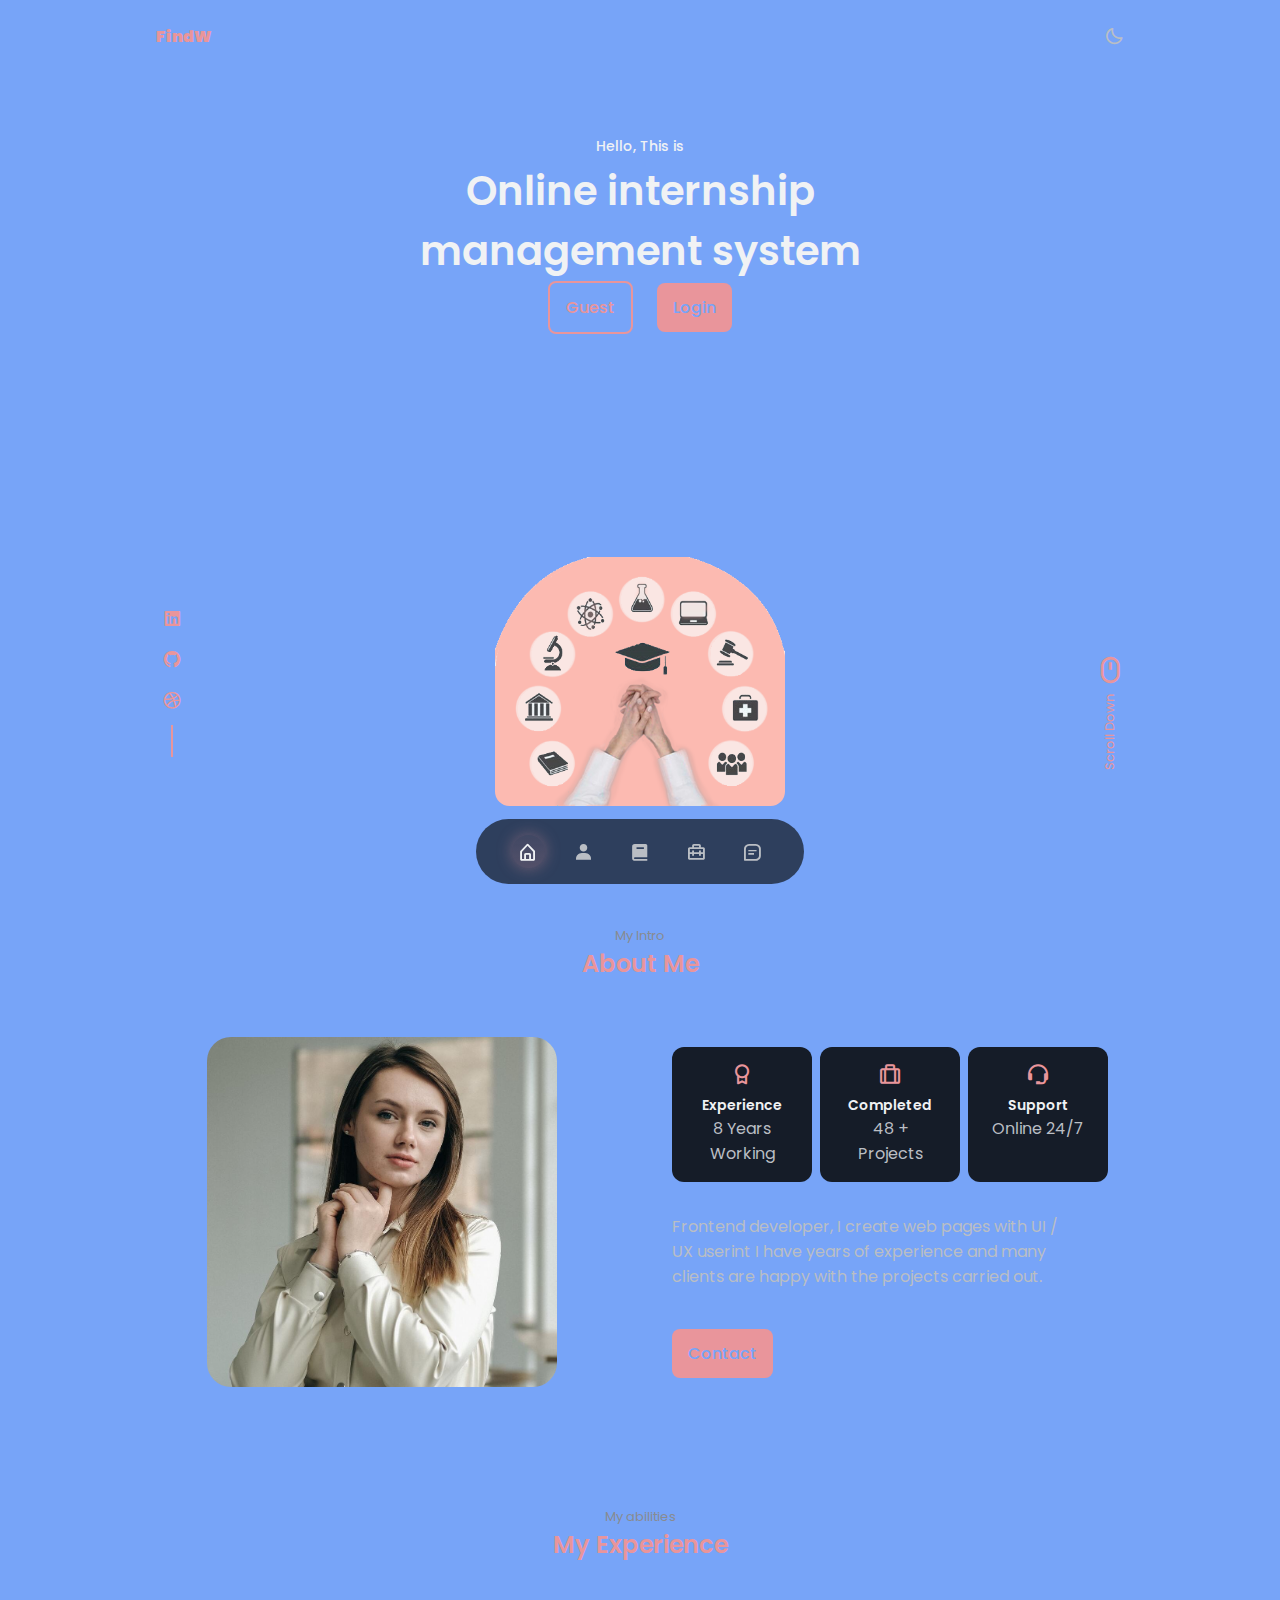
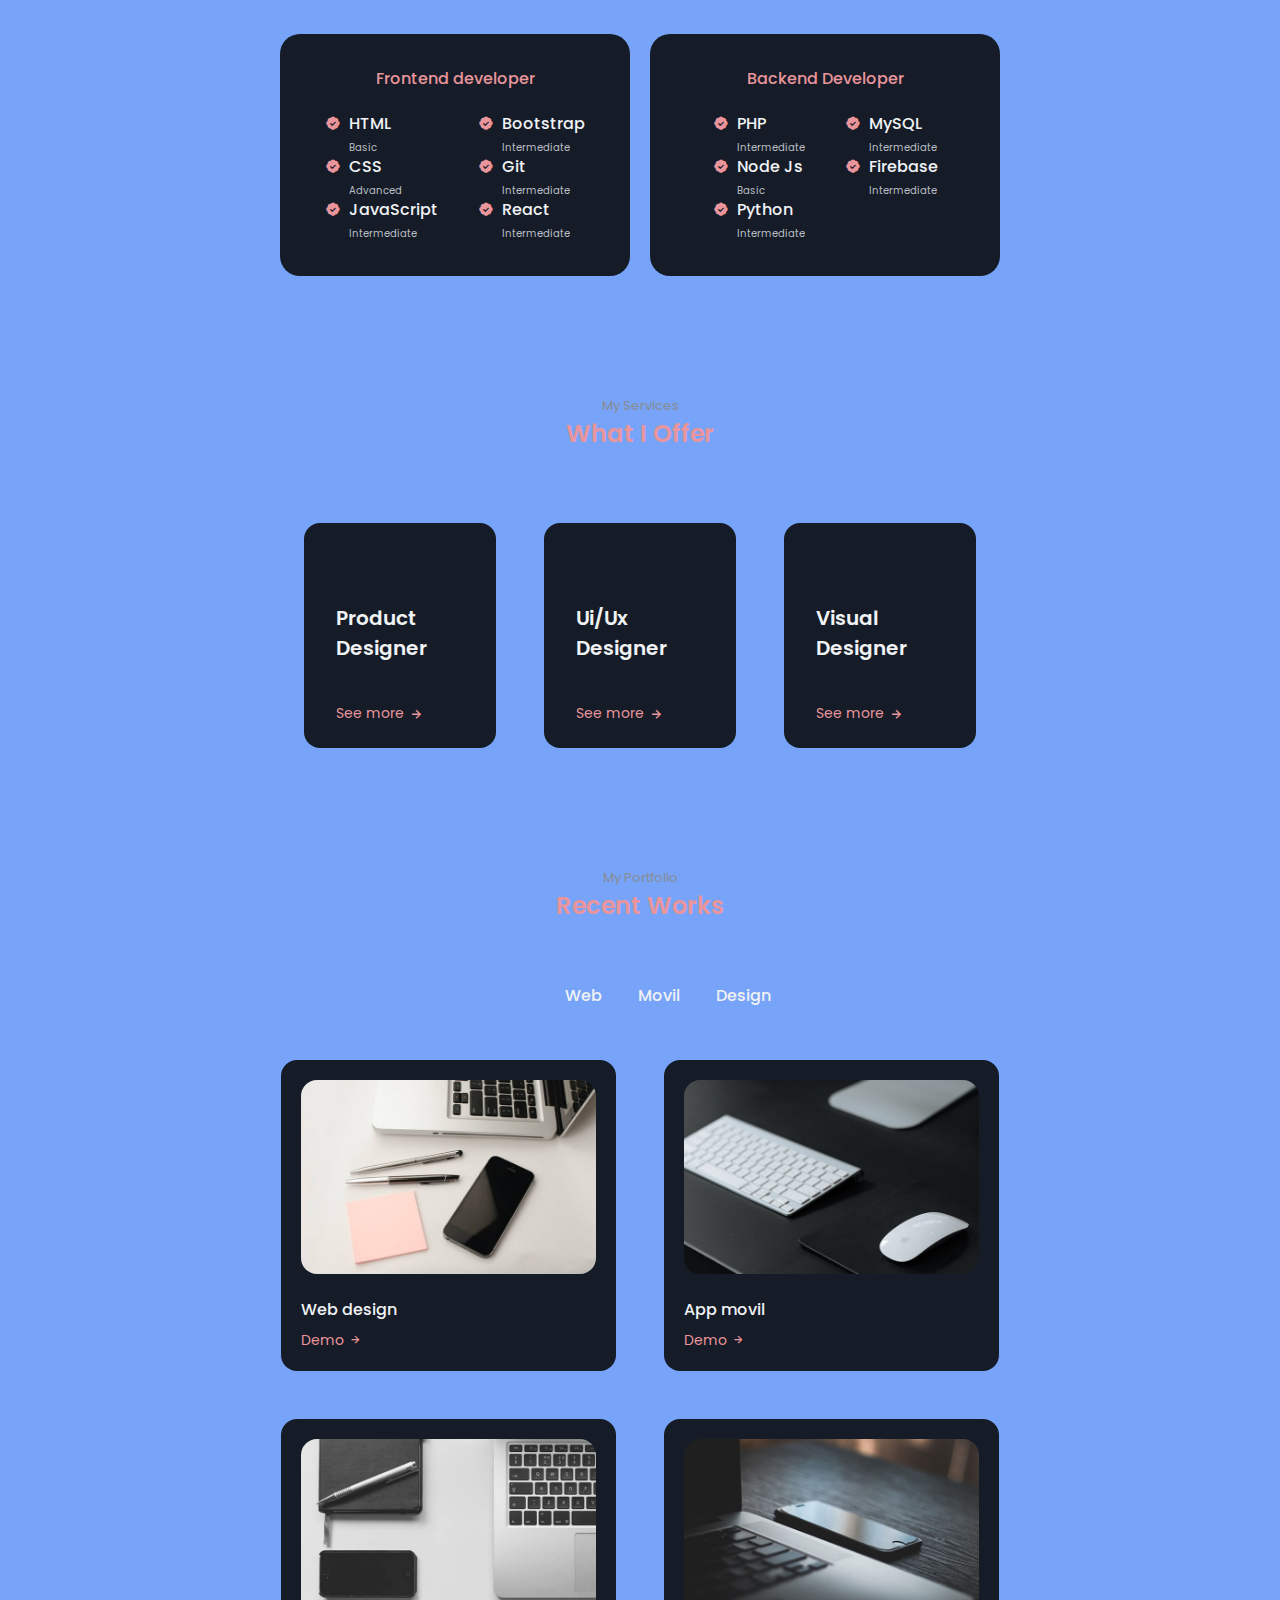
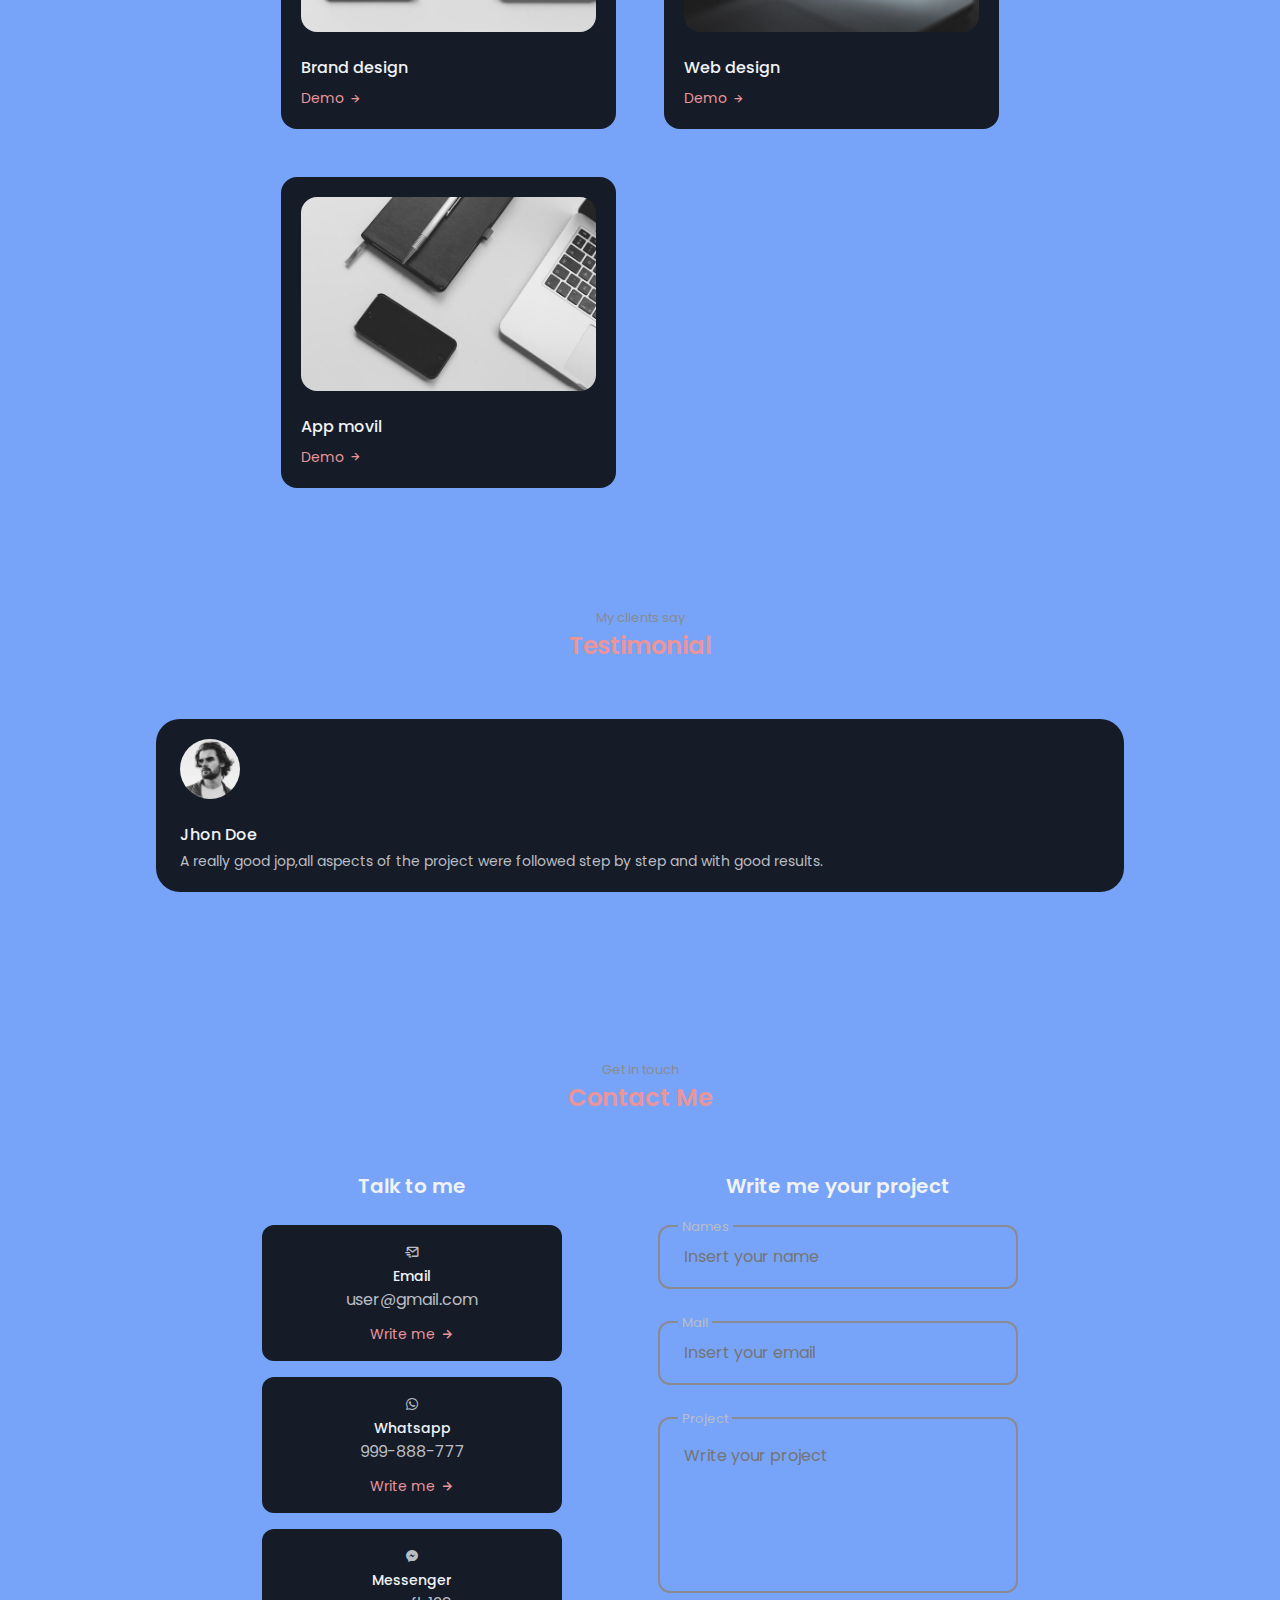
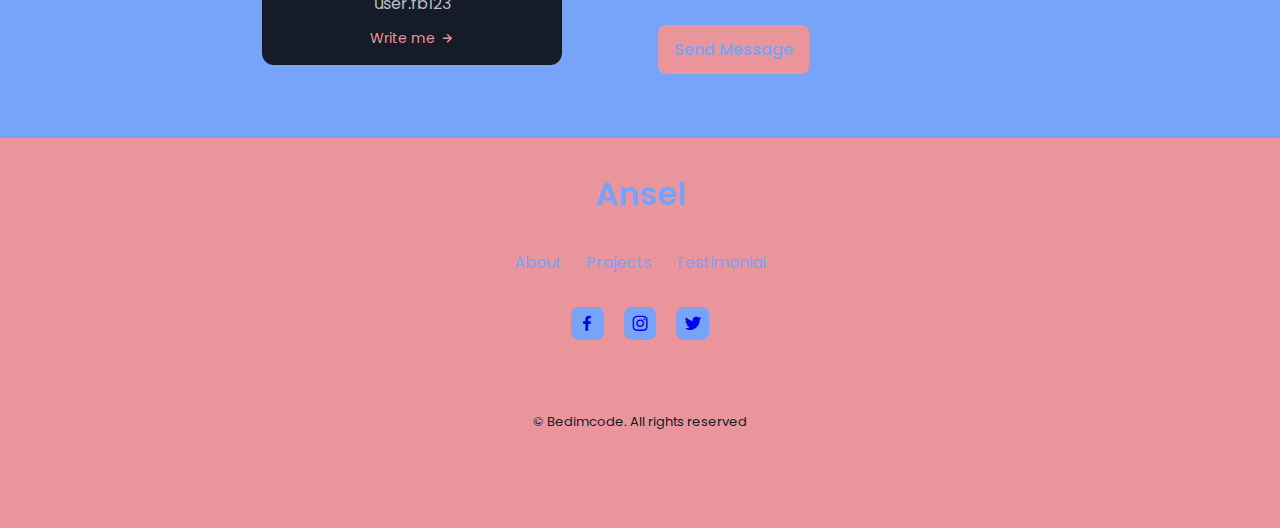
==== commit a8db56ce: "1" ====
--- a/css/index.html
+++ b/css/index.html
@@ -5,7 +5,7 @@
      <meta name="viewport" content="width=device-width,initial-scale=1.0">
 
     <!--================= FAVICON =================-->
-    <link rel="shortcut icon" href="assets/img/favicon.png" type="image/x-icon">
+    <link rel="shortcut icon" href="/img/favicon.png" type="image/x-icon">
 
     <!--================= BOXICONS ==================-->
     <link href='https://unpkg.com/boxicons@2.1.1/css/boxicons.min.css' rel='stylesheet'>
@@ -20,38 +20,38 @@
     <title> Responsive portfolio website Ansel </title>
 </head>
 <body>
-    <!--==============HEADER==============-->
+    <!--==============HEADER==============Online Internship Management Systems-->
     <header class="header" id="header">
         <nav class="nav container">
-            <a href="#" class="nav__logo">Ansel</a>
-
-            <div class="nav__manu">
-                <ul class="nav_list">
-                    <li class="nav_item">
+            <a href="#" class="nav__logo">FindW</a>
+
+            <div class="nav__menu">
+                <ul class="nav__list">
+                    <li class="nav__item">
                         <a href="#home" class="nav__link active-link">
                             <i class='bx bx-home-alt'></i>
                         </a>
                     </li>
 
-                    <li class="nav_item">
+                    <li class="nav__item">
                         <a href="#about" class="nav__link">
                             <i class='bx bxs-user' ></i>
                         </a>
                     </li>
 
-                    <li class="nav_item">
+                    <li class="nav__item">
                         <a href="#skills" class="nav__link">
                             <i class='bx bxs-book'></i>
                         </a>
                     </li>
 
-                    <li class="nav_item">
+                    <li class="nav__item">
                         <a href="#work" class="nav__link">
                             <i class='bx bx-briefcase-alt-2' ></i>
                         </a>
                     </li>
 
-                    <li class="nav_item">
+                    <li class="nav__item">
                         <a href="#contact" class="nav__link">
                             <i class='bx bx-message-square-detail'></i>
                         </a>
@@ -65,25 +65,26 @@
     </header>
  
     <!--==============MAIN==============-->
-    <main> class="main">
+    <main class="main">
             <!--==============HOME==============-->
             <section class="home section" id="home">
                 <div class="home__container container grid">
                     <div class="home__data">
-                        <span class="home__greeting">Hello, I'm</span>
-                        <h1 class="home__name">Ansel Klee</h1>
-                        <h3 class="home__education">Frontend Developer</h3>
+                        <span class="home__greeting">Hello, This is</span>
+                        <h1 class="home__name">Online internship</h1>
+                        <h1 class="home__name"> management system</h1>
+                        <!--<h3 class="home__education">Frontend Developer</h3>-->
 
                         <div class="home__buttons">
-                            <a dowload="" href="assets/pdf/test.pdf" class"button button--ghost">
-                                Dowload CV
+                            <a dowload="" href="/pdf/oism.pdf" class="button button--ghost">
+                                Guest
                             </a>
-                            <a href="#about" class="button">About me</a>
+                            <a href="#about" class="button">Login</a>
                         </div>
                     </div>
                    
                     <div class="home__handle">
-                        <img src="assets/pdf/test.png" alt="" class="home_img">
+                        <img src="/img/home.png" alt="" class="home_img">
                     </div>
 
                     <div class="home__social">
@@ -94,13 +95,13 @@
                             <i class='bx bxl-github' ></i>
                         </a>
                         <a href="https://dribble.com/" target="_blank" class="home__social-link">
-                            <i class="'bx bxl-dribble "></i>
+                            <i class='bx bxl-dribbble'></i>
                         </a>
                     </div>
 
                     <a href="#about" class="home__scroll">
                         <i class='bx bx-mouse home__scroll-icon' ></i>
-                        <span class="home"__scroll-name">Scroll Down</span>
+                        <span class="home__scroll-name">Scroll Down</span>
 
                     </a>
                 </div>   
@@ -111,7 +112,7 @@
                 <h2 class="section__title">About Me</h2>
 
                 <div class="about__container container grid">
-                    <img src="assets/img/about.jpg" alt"" class="about__img">
+                    <img src="/img/about.jpg" alt="" class="about__img">
                   
                     <div class="about__data">
                         <div class="about__info">
@@ -285,46 +286,46 @@
                         See more <i class='bx bx-right-arrow-alt services__icon' ></i>
                     </span>
                 
-                    <div class="services__model">
-                        <div class="services__model-content">
-                            <i class='bx bx-x services__model-close' ></i>
+                    <div class="services__modal">
+                        <div class="services__modal-content">
+                            <i class='bx bx-x services__modal-close' ></i>
 
                             <h3 class="services__modal-title">Product Designer</h3>
-                            <p class="services__model-description">
+                            <p class="services__modal-description">
                                 service with more than 3 years of experience.
                                 Providing quality work to clients and companies.
                             </p>
 
-                            <ul class="service__model-list">
-                                <li class="services__model-item">
+                            <ul class="service__modal-list">
+                                <li class="services__modal-item">
                                     <i class='bx bx-check services__modal-icon' ></i>
                                     <p class="services__modal-info">
                                         I devolop the user interface.
                                     </p>
                                 </li>
 
-                                <li class="services__model-item">
+                                <li class="services__modal-item">
                                     <i class='bx bx-check services__modal-icon' ></i>
                                     <p class="services__modal-info">
                                         Web page development.
                                     </p>
                                 </li>
 
-                                <li class="services__model-item">
+                                <li class="services__modal-item">
                                     <i class='bx bx-check services__modal-icon' ></i>
                                     <p class="services__modal-info">
                                         I create ux element tnteractions.
                                     </p>
                                 </li>
 
-                                <li class="services__model-item">
+                                <li class="services__modal-item">
                                     <i class='bx bx-check services__modal-icon' ></i>
                                     <p class="services__modal-info">
                                         I position your company brand.
                                     </p>
                                 </li>
 
-                                <li class="services__model-item">
+                                <li class="services__modal-item">
                                     <i class='bx bx-check services__modal-icon' ></i>
                                     <p class="services__modal-info">
                                         Design and mockups of products for companies.
@@ -342,46 +343,46 @@
                         See more <i class='bx bx-right-arrow-alt services__icon' ></i>
                     </span>
 
-                    <div class="services__model">
-                        <div class="services__model-content">
-                            <i class='bx bx-x services__model-close' ></i>
+                    <div class="services__modal">
+                        <div class="services__modal-content">
+                            <i class='bx bx-x services__modal-close' ></i>
 
                             <h3 class="services__modal-title">Ui/Ux Designer</h3>
-                            <p class="services__model-description">
+                            <p class="services__modal-description">
                                 service with more than 3 years of experience.
                                 Providing quality work to clients and companies.
                             </p>
 
-                            <ul class="service__model-list">
-                                <li class="services__model-item">
+                            <ul class="service__modal-list">
+                                <li class="services__modal-item">
                                     <i class='bx bx-check services__modal-icon' ></i>
                                     <p class="services__modal-info">
                                         I devolop the user interface.
                                     </p>
                                 </li>
 
-                                <li class="services__model-item">
+                                <li class="services__modal-item">
                                     <i class='bx bx-check services__modal-icon' ></i>
                                     <p class="services__modal-info">
                                         Web page development.
                                     </p>
                                 </li>
 
-                                <li class="services__model-item">
+                                <li class="services__modal-item">
                                     <i class='bx bx-check services__modal-icon' ></i>
                                     <p class="services__modal-info">
                                         I create ux element tnteractions.
                                     </p>
                                 </li>
 
-                                <li class="services__model-item">
+                                <li class="services__modal-item">
                                     <i class='bx bx-check services__modal-icon' ></i>
                                     <p class="services__modal-info">
                                         I position your company brand.
                                     </p>
                                 </li>
 
-                                <li class="services__model-item">
+                                <li class="services__modal-item">
                                     <i class='bx bx-check services__modal-icon' ></i>
                                     <p class="services__modal-info">
                                         Design and mockups of products for companies.
@@ -399,46 +400,46 @@
                         See more <i class='bx bx-right-arrow-alt services__icon' ></i>
                     </span>
 
-                    <div class="services__model">
-                        <div class="services__model-content">
-                            <i class='bx bx-x services__model-close' ></i>
+                    <div class="services__modal">
+                        <div class="services__modal-content">
+                            <i class='bx bx-x services__modal-close' ></i>
 
                             <h3 class="services__modal-title">Visual Designer</h3>
-                            <p class="services__model-description">
+                            <p class="services__modal-description">
                                 service with more than 3 years of experience.
                                 Providing quality work to clients and companies.
                             </p>
 
-                            <ul class="service__model-list">
-                                <li class="services__model-item">
+                            <ul class="service__modal-list">
+                                <li class="services__modal-item">
                                     <i class='bx bx-check services__modal-icon' ></i>
                                     <p class="services__modal-info">
                                         I devolop the user interface.
                                     </p>
                                 </li>
 
-                                <li class="services__model-item">
+                                <li class="services__modal-item">
                                     <i class='bx bx-check services__modal-icon' ></i>
                                     <p class="services__modal-info">
                                         Web page development.
                                     </p>
                                 </li>
 
-                                <li class="services__model-item">
+                                <li class="services__modal-item">
                                     <i class='bx bx-check services__modal-icon' ></i>
                                     <p class="services__modal-info">
                                         I create ux element tnteractions.
                                     </p>
                                 </li>
 
-                                <li class="services__model-item">
+                                <li class="services__modal-item">
                                     <i class='bx bx-check services__modal-icon' ></i>
                                     <p class="services__modal-info">
                                         I position your company brand.
                                     </p>
                                 </li>
 
-                                <li class="services__model-item">
+                                <li class="services__modal-item">
                                     <i class='bx bx-check services__modal-icon' ></i>
                                     <p class="services__modal-info">
                                         Design and mockups of products for companies.
@@ -465,7 +466,7 @@
 
             <div class="work__container container grid">
                 <div class="work__card mix web">
-                    <img src="asset/img/work1.jpg" alt="" class="work__img">
+                    <img src="/img/work1.jpg" alt="" class="work__img">
 
                     <h3 class="work__title">Web design</h3>
 
@@ -475,7 +476,7 @@
                 </div>
 
                 <div class="work__card mix movil">
-                    <img src="asset/img/work2.jpg" alt="" class="work__img">
+                    <img src="/img/work2.jpg" alt="" class="work__img">
 
                     <h3 class="work__title">App movil</h3>
 
@@ -485,7 +486,7 @@
                 </div>
 
                 <div class="work__card mix design">
-                    <img src="asset/img/work3.jpg" alt="" class="work__img">
+                    <img src="/img/work3.jpg" alt="" class="work__img">
 
                     <h3 class="work__title">Brand design</h3>
 
@@ -495,7 +496,7 @@
                 </div>
 
                 <div class="work__card mix web">
-                    <img src="asset/img/work4.jpg" alt="" class="work__img">
+                    <img src="/img/work4.jpg" alt="" class="work__img">
 
                     <h3 class="work__title">Web design</h3>
 
@@ -505,7 +506,7 @@
                 </div>
 
                 <div class="work__card mix movil">
-                    <img src="asset/img/work5.jpg" alt="" class="work__img">
+                    <img src="/img/work5.jpg" alt="" class="work__img">
 
                     <h3 class="work__title">App movil</h3>
 
@@ -524,7 +525,7 @@
                 <div class="testimonial__container container swiper">
                     <div class="swiper-wrapper">
                         <div class="testimonial__card swiper-slide">
-                            <img src="assets/img/testimoniall.png" alt="" class="testimonial__img">
+                            <img src="/img/testimonial1.png" alt="" class="testimonial__img">
 
                            <h3 class="testimonial__name">Jhon Doe</h3>
                            <p class="testimonial__description">
@@ -534,7 +535,7 @@
                         </div>
 
                         <div class="testimonial__card swiper-slide">
-                            <img src="assets/img/testimonial2.png" alt="" class="testimonial__img">
+                            <img src="/img/testimonial2.png" alt="" class="testimonial__img">
 
                            <h3 class="testimonial__name">Paula Vusy</h3>
                            <p class="testimonial__description">
@@ -544,7 +545,7 @@
                         </div>
 
                         <div class="testimonial__card swiper-slide">
-                            <img src="assets/img/testimonial3.png" alt="" class="testimonial__img">
+                            <img src="/img/testimonial3.png" alt="" class="testimonial__img">
 
                            <h3 class="testimonial__name">Sara cill</h3>
                            <p class="testimonial__description">
@@ -615,7 +616,7 @@
 
                             <div class="contact__form-div contact__form-area">
                                 <label for="" class="contact__form-tag">Project</label>
-                                <textarea name="" id="" cols="30" rows="10" placeholder="Write your project" class="contact__form-input">
+                                <textarea name="" id="" cols="30" rows="10" placeholder="Write your project" class="contact__form-input"></textarea>
                             </div>
 
                             <button class="button">Send Message</button>
@@ -661,15 +662,15 @@
         </footer>
 
         <!--============== SCROLLREVEAL ==============-->
-        <script src="assets/js/scrollreveal.min.js"></script>
+        <script src="/js/scrollreveal.min.js"></script>
 
         <!--============== SWIPER JS ==============-->
-        <script src="assets/js/swiper-bundle.min.js"></script>
+        <script src="/js/swiper-bundle.min.js"></script>
 
         <!--============== MIXITUP FILTER ===========-->
-        <script src="assets/js/mixitup.min.js"></script>
+        <script src="/js/mixitup.min.js"></script>
 
         <!--============= MAIN JS==================-->
-        <script src="assets/js/main.js"></script>
+        <script src="/js/main.js"></script>
     </body>
 </html>--- a/css/styles.css
+++ b/css/styles.css
@@ -13,17 +13,17 @@
         Pink: hsl(356, 66%, 75%)
         Teal: hsl(174, 63%, 62%)
   */
-  --first-hue: 207;
-  --sat: 90%;
+  --first-hue: 356;
+  --sat: 66%;
   --lig: 75%;
   --second-hue: 219;
 
   --first-color: hsl(var(--first-hue), var(--sat), var(--lig));
-  --first-color-alt: hsl(var(--first-hue), var(--sat), 68%); /* -4% */
+  --first-color-alt: hsl(var(--first-hue), var(--sat), 71%); /* -4% */
   --title-color: hsl(var(--second-hue), 15%, 95%);
   --text-color: hsl(var(--second-hue), 8%, 75%);
   --text-color-light: hsl(var(--second-hue), 4%, 55%);
-  --body-color: hsl(var(--second-hue), 48%, 8%);
+  --body-color: hsl(var(--second-hue), 90%, 72%); /*48% 8%*/
   --container-color: hsl(var(--second-hue), 32%, 12%);
 
   /*========== Font and typography ==========*/
@@ -42,6 +42,7 @@
   /*========== Font weight ==========*/
   --font-medium: 500;
   --font-semibold: 600;
+  --font-bold: 900;
 
   /*========== z index ==========*/
   --z-tooltip: 10;
@@ -247,7 +248,7 @@
 
 .nav__logo{
   color: var(--first-color);
-  font-weight:(--font-medium);
+  font-weight: var(--font-bold);
   transition: .4s;
 }
 
@@ -276,6 +277,7 @@
 .nav__link{
   color: var(--text-color);
   font-size: 1.25rem;
+  padding: .4rem;
   display: flex;
   border-radius: 5rem;
 }
@@ -705,7 +707,7 @@
 }
 
 /*=============== TESTIMONIAL ===============*/
-.testimoial__card{
+.testimonial__card{
   background-color: var(--container-color);
   padding: 1.25rem 1.5rem;
   border-radius: 1.5rem;
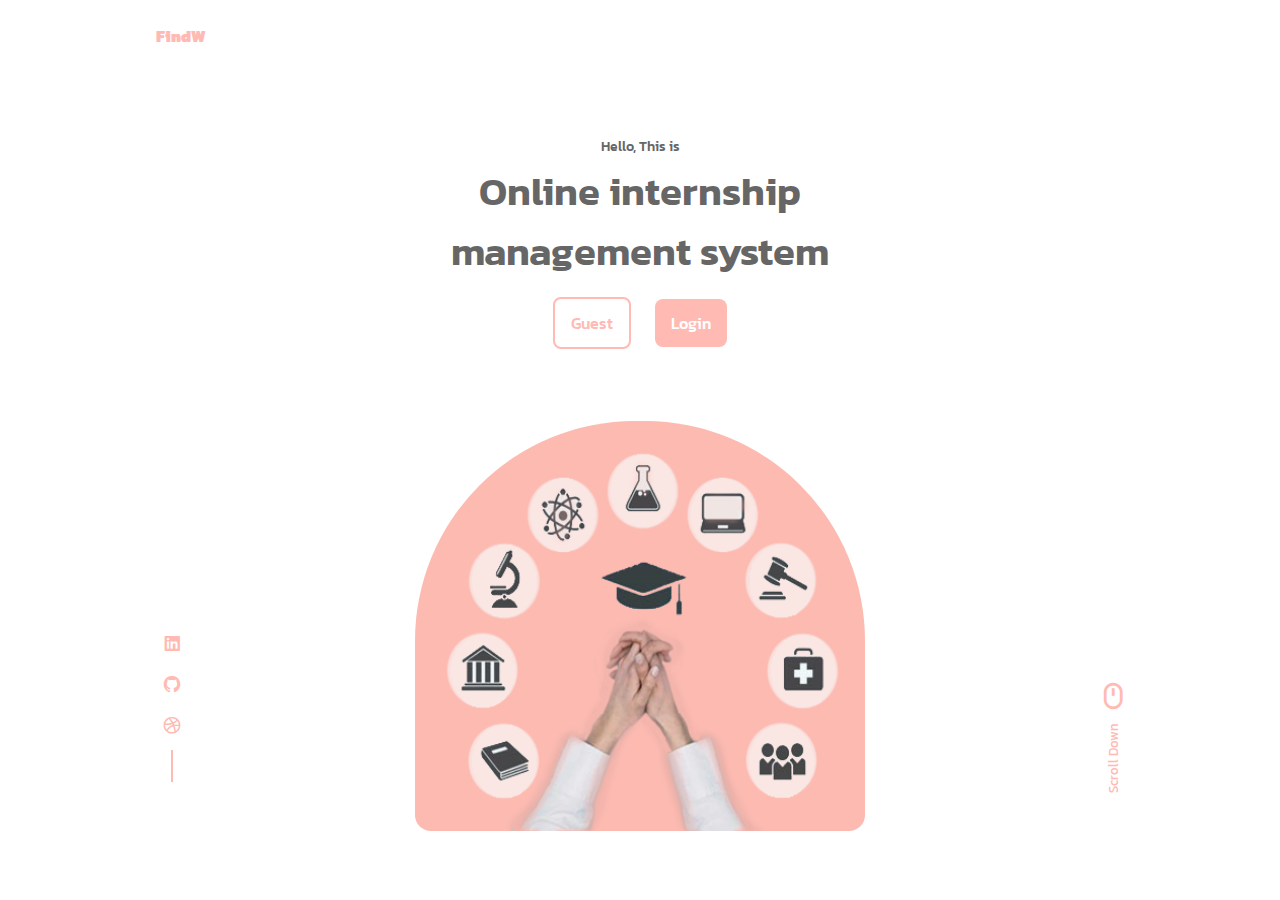
==== commit b304eb97: "Set Update" ====
--- a/css/index.html
+++ b/css/index.html
@@ -17,47 +17,13 @@
     <!--<link rel="stylesheet" href="">-->
     <link rel="stylesheet" href="/css/styles.css">
 
-    <title> Responsive portfolio website Ansel </title>
+    <title> Online Internship Management Systems </title>
 </head>
 <body>
     <!--==============HEADER==============Online Internship Management Systems-->
     <header class="header" id="header">
         <nav class="nav container">
             <a href="#" class="nav__logo">FindW</a>
-
-            <div class="nav__menu">
-                <ul class="nav__list">
-                    <li class="nav__item">
-                        <a href="#home" class="nav__link active-link">
-                            <i class='bx bx-home-alt'></i>
-                        </a>
-                    </li>
-
-                    <li class="nav__item">
-                        <a href="#about" class="nav__link">
-                            <i class='bx bxs-user' ></i>
-                        </a>
-                    </li>
-
-                    <li class="nav__item">
-                        <a href="#skills" class="nav__link">
-                            <i class='bx bxs-book'></i>
-                        </a>
-                    </li>
-
-                    <li class="nav__item">
-                        <a href="#work" class="nav__link">
-                            <i class='bx bx-briefcase-alt-2' ></i>
-                        </a>
-                    </li>
-
-                    <li class="nav__item">
-                        <a href="#contact" class="nav__link">
-                            <i class='bx bx-message-square-detail'></i>
-                        </a>
-                    </li>
-                </ul>
-            </div>
 
             <!-- Theme change button -->
             <i class='bx bx-moon change-theme' id="theme-button"></i>
@@ -76,15 +42,15 @@
                         <!--<h3 class="home__education">Frontend Developer</h3>-->
 
                         <div class="home__buttons">
-                            <a dowload="" href="/pdf/oism.pdf" class="button button--ghost">
+                            <a href="/css/guest.html" class="button button--ghost">
                                 Guest
                             </a>
-                            <a href="#about" class="button">Login</a>
+                            <a class="button">Login</a>
                         </div>
                     </div>
                    
                     <div class="home__handle">
-                        <img src="/img/home.png" alt="" class="home_img">
+                        <img src="/img/home.png" alt="" class="home__img">
                     </div>
 
                     <div class="home__social">
@@ -106,560 +72,6 @@
                     </a>
                 </div>   
             </section>
-            <!--==============ABOUT==============-->
-            <section class="about section" id="about">
-                <span class="section__subtitle">My Intro</span>
-                <h2 class="section__title">About Me</h2>
-
-                <div class="about__container container grid">
-                    <img src="/img/about.jpg" alt="" class="about__img">
-                  
-                    <div class="about__data">
-                        <div class="about__info">
-                            <div class="about__box">
-                                <i class='bx bx-award about__icon' ></i>
-                                <h3 class="about__title">Experience</h3>
-                                <span class="about__subtitle">8 Years Working</span>
-                            </div>
-
-                            <div class="about__box">
-                                <i class='bx bx-briefcase-alt about__icon' ></i>
-                                <h3 class="about__title">Completed</h3>
-                                <span class="about__subtitle">48 + Projects</span>
-                            </div>
-
-                            <div class="about__box">
-                                <i class='bx bx-support about__icon' ></i>
-                                <h3 class="about__title">Support</h3>
-                                <span class="about__subtitle">Online 24/7</span>
-                            </div>
-                        </div>
-
-                        <p class="about__description">
-                            Frontend developer, I create web pages with UI / UX userint
-                            I have years of experience and many clients are happy
-                            with the projects carried out.
-                        </p>
-
-                        <a href="#contact" class="button">Contact</a>
-                     </div>
-                </div>
-            </section>
-
-            <!--==============SKILLS==============-->
-            <section class="skills section" id="skills">
-                <span class="section__subtitle">My abilities</span>
-                <h2 class="section__title">My Experience</h2>
-
-                <div class="skills__container container grid">
-                    <div class="skills__content">
-                        <h3 class="skills__title">Frontend developer</h3>
-
-                        <div class="skills__box">
-                            <div class="skills__group">
-                                <div class="skills__data">
-                                    <i class='bx bxs-badge-check' ></i>
-
-                                    <div>
-                                        <h3 class="skills__name">HTML</h3>
-                                        <span class="skills__level">Basic</span>
-                                    </div>
-                                </div>
-
-                                <div class="skills__data">
-                                    <i class='bx bxs-badge-check' ></i>
-
-                                    <div>
-                                        <h3 class="skills__name">CSS</h3>
-                                        <span class="skills__level">Advanced</span>
-                                    </div>
-                                </div>
-
-                                <div class="skills__data">
-                                    <i class='bx bxs-badge-check' ></i>
-
-                                    <div>
-                                        <h3 class="skills__name">JavaScript</h3>
-                                        <span class="skills__level">Intermediate</span>
-                                    </div>
-                                </div>
-                            </div>
-
-                            <div class="skills__group">
-                                <div class="skills__data">
-                                    <i class='bx bxs-badge-check' ></i>
-
-                                    <div>
-                                        <h3 class="skills__name">Bootstrap</h3>
-                                        <span class="skills__level">Intermediate</span>
-                                    </div>
-                                </div>
-                                
-                                <div class="skills__data">
-                                    <i class='bx bxs-badge-check' ></i>
-
-                                    <div>
-                                        <h3 class="skills__name">Git</h3>
-                                        <span class="skills__level">Intermediate</span>
-                                    </div>
-                                </div>
-
-                                <div class="skills__data">
-                                    <i class='bx bxs-badge-check' ></i>
-
-                                    <div>
-                                        <h3 class="skills__name">React</h3>
-                                        <span class="skills__level">Intermediate</span>
-                                    </div>
-                                </div>
-                            </div>
-                        </div>
-                    </div>
-
-                    <div class="skills__content">
-                        <h3 class="skills__title">Backend Developer</h3>
-
-                        <div class="skills__box">
-                            <div class="skills__group">
-                                <div class="skills__data">
-                                    <i class='bx bxs-badge-check' ></i>
-
-                                    <div>
-                                        <h3 class="skills__name">PHP</h3>
-                                        <span class="skills__level">Intermediate</span>
-                                    </div>
-                                </div>
-
-                                <div class="skills__data">
-                                    <i class='bx bxs-badge-check' ></i>
-
-                                    <div>
-                                        <h3 class="skills__name">Node Js</h3>
-                                        <span class="skills__level">Basic</span>
-                                    </div>
-                                </div>
-
-                                <div class="skills__data">
-                                    <i class='bx bxs-badge-check' ></i>
-
-                                    <div>
-                                        <h3 class="skills__name">Python</h3>
-                                        <span class="skills__level">Intermediate</span>
-                                    </div>
-                                </div>
-                            </div>
-
-                            <div class="skills__group">
-                                <div class="skills__data">
-                                    <i class='bx bxs-badge-check' ></i>
-
-                                    <div>
-                                        <h3 class="skills__name">MySQL</h3>
-                                        <span class="skills__level">Intermediate</span>
-                                    </div>
-                                </div>
-                                
-                                <div class="skills__data">
-                                    <i class='bx bxs-badge-check' ></i>
-
-                                    <div>
-                                        <h3 class="skills__name">Firebase</h3>
-                                        <span class="skills__level">Intermediate</span>
-                                    </div>
-                                </div>
-
-                            </div>
-                        </div>
-                    </div>
-                </div>
-            </section>
-            <!--==============SERVICES==============-->
-        <section class="services section">
-            <span class="section__subtitle">My Services</span>
-            <h2 class="section__title">What I Offer</h2>
-
-            <div class="services__container container grid">
-                <div class="services__card">
-                    <h3 class="services__title">Product <br> Designer</h3>
-
-                    <span class="services__button">
-                        See more <i class='bx bx-right-arrow-alt services__icon' ></i>
-                    </span>
-                
-                    <div class="services__modal">
-                        <div class="services__modal-content">
-                            <i class='bx bx-x services__modal-close' ></i>
-
-                            <h3 class="services__modal-title">Product Designer</h3>
-                            <p class="services__modal-description">
-                                service with more than 3 years of experience.
-                                Providing quality work to clients and companies.
-                            </p>
-
-                            <ul class="service__modal-list">
-                                <li class="services__modal-item">
-                                    <i class='bx bx-check services__modal-icon' ></i>
-                                    <p class="services__modal-info">
-                                        I devolop the user interface.
-                                    </p>
-                                </li>
-
-                                <li class="services__modal-item">
-                                    <i class='bx bx-check services__modal-icon' ></i>
-                                    <p class="services__modal-info">
-                                        Web page development.
-                                    </p>
-                                </li>
-
-                                <li class="services__modal-item">
-                                    <i class='bx bx-check services__modal-icon' ></i>
-                                    <p class="services__modal-info">
-                                        I create ux element tnteractions.
-                                    </p>
-                                </li>
-
-                                <li class="services__modal-item">
-                                    <i class='bx bx-check services__modal-icon' ></i>
-                                    <p class="services__modal-info">
-                                        I position your company brand.
-                                    </p>
-                                </li>
-
-                                <li class="services__modal-item">
-                                    <i class='bx bx-check services__modal-icon' ></i>
-                                    <p class="services__modal-info">
-                                        Design and mockups of products for companies.
-                                    </p>
-                                </li>
-                            </ul>
-                        </div>
-                    </div>
-                </div>
-
-                <div class="services__card">
-                    <h3 class="services__title">Ui/Ux <br> Designer</h3>
-
-                    <span class="services__button">
-                        See more <i class='bx bx-right-arrow-alt services__icon' ></i>
-                    </span>
-
-                    <div class="services__modal">
-                        <div class="services__modal-content">
-                            <i class='bx bx-x services__modal-close' ></i>
-
-                            <h3 class="services__modal-title">Ui/Ux Designer</h3>
-                            <p class="services__modal-description">
-                                service with more than 3 years of experience.
-                                Providing quality work to clients and companies.
-                            </p>
-
-                            <ul class="service__modal-list">
-                                <li class="services__modal-item">
-                                    <i class='bx bx-check services__modal-icon' ></i>
-                                    <p class="services__modal-info">
-                                        I devolop the user interface.
-                                    </p>
-                                </li>
-
-                                <li class="services__modal-item">
-                                    <i class='bx bx-check services__modal-icon' ></i>
-                                    <p class="services__modal-info">
-                                        Web page development.
-                                    </p>
-                                </li>
-
-                                <li class="services__modal-item">
-                                    <i class='bx bx-check services__modal-icon' ></i>
-                                    <p class="services__modal-info">
-                                        I create ux element tnteractions.
-                                    </p>
-                                </li>
-
-                                <li class="services__modal-item">
-                                    <i class='bx bx-check services__modal-icon' ></i>
-                                    <p class="services__modal-info">
-                                        I position your company brand.
-                                    </p>
-                                </li>
-
-                                <li class="services__modal-item">
-                                    <i class='bx bx-check services__modal-icon' ></i>
-                                    <p class="services__modal-info">
-                                        Design and mockups of products for companies.
-                                    </p>
-                                </li>
-                            </ul>
-                        </div>
-                    </div>
-                </div>
-
-                <div class="services__card">
-                    <h3 class="services__title">Visual <br> Designer</h3>
-
-                    <span class="services__button">
-                        See more <i class='bx bx-right-arrow-alt services__icon' ></i>
-                    </span>
-
-                    <div class="services__modal">
-                        <div class="services__modal-content">
-                            <i class='bx bx-x services__modal-close' ></i>
-
-                            <h3 class="services__modal-title">Visual Designer</h3>
-                            <p class="services__modal-description">
-                                service with more than 3 years of experience.
-                                Providing quality work to clients and companies.
-                            </p>
-
-                            <ul class="service__modal-list">
-                                <li class="services__modal-item">
-                                    <i class='bx bx-check services__modal-icon' ></i>
-                                    <p class="services__modal-info">
-                                        I devolop the user interface.
-                                    </p>
-                                </li>
-
-                                <li class="services__modal-item">
-                                    <i class='bx bx-check services__modal-icon' ></i>
-                                    <p class="services__modal-info">
-                                        Web page development.
-                                    </p>
-                                </li>
-
-                                <li class="services__modal-item">
-                                    <i class='bx bx-check services__modal-icon' ></i>
-                                    <p class="services__modal-info">
-                                        I create ux element tnteractions.
-                                    </p>
-                                </li>
-
-                                <li class="services__modal-item">
-                                    <i class='bx bx-check services__modal-icon' ></i>
-                                    <p class="services__modal-info">
-                                        I position your company brand.
-                                    </p>
-                                </li>
-
-                                <li class="services__modal-item">
-                                    <i class='bx bx-check services__modal-icon' ></i>
-                                    <p class="services__modal-info">
-                                        Design and mockups of products for companies.
-                                    </p>
-                                </li>
-                            </ul>
-                        </div>
-                    </div>
-                </div>
-            </div>
-        </section>
-
-        <!--================ work ===================-->
-        <section class="work section" id="work">
-            <span class="section__subtitle">My Portfolio</span>
-            <h2 class="section__title">Recent Works</h2>
-
-            <div class="work__filters">
-                <span class="work__item active-work" data-filter='all'>All</span>
-                <span class="work__item" data-filter='.web'>Web</span>
-                <span class="work__item" data-filter='.movil'>Movil</span>
-                <span class="work__item" data-filter='.design'>Design</span>
-            </div>
-
-            <div class="work__container container grid">
-                <div class="work__card mix web">
-                    <img src="/img/work1.jpg" alt="" class="work__img">
-
-                    <h3 class="work__title">Web design</h3>
-
-                    <a href="#" class="work__button">
-                        Demo <i class='bx bx-right-arrow-alt work__icon' ></i>
-                    </a>
-                </div>
-
-                <div class="work__card mix movil">
-                    <img src="/img/work2.jpg" alt="" class="work__img">
-
-                    <h3 class="work__title">App movil</h3>
-
-                    <a href="#" class="work__button">
-                        Demo <i class='bx bx-right-arrow-alt work__icon' ></i>
-                    </a>
-                </div>
-
-                <div class="work__card mix design">
-                    <img src="/img/work3.jpg" alt="" class="work__img">
-
-                    <h3 class="work__title">Brand design</h3>
-
-                    <a href="#" class="work__button">
-                        Demo <i class='bx bx-right-arrow-alt work__icon' ></i>
-                    </a>
-                </div>
-
-                <div class="work__card mix web">
-                    <img src="/img/work4.jpg" alt="" class="work__img">
-
-                    <h3 class="work__title">Web design</h3>
-
-                    <a href="#" class="work__button">
-                        Demo <i class='bx bx-right-arrow-alt work__icon' ></i>
-                    </a>
-                </div>
-
-                <div class="work__card mix movil">
-                    <img src="/img/work5.jpg" alt="" class="work__img">
-
-                    <h3 class="work__title">App movil</h3>
-
-                    <a href="#" class="work__button">
-                        Demo <i class='bx bx-right-arrow-alt work__icon' ></i>
-                    </a>
-                </div>
-            </div>
-        </section>
-
-        <!--============= TESTIMONIALS ================-->
-            <section class="testimonial section">
-                <span class="section__subtitle">My clients say</span>
-                <h2 class="section__title">Testimonial</h2>
-
-                <div class="testimonial__container container swiper">
-                    <div class="swiper-wrapper">
-                        <div class="testimonial__card swiper-slide">
-                            <img src="/img/testimonial1.png" alt="" class="testimonial__img">
-
-                           <h3 class="testimonial__name">Jhon Doe</h3>
-                           <p class="testimonial__description">
-                               A really good jop,all aspects of the project were
-                               followed step by step and with good results.
-                           </p>
-                        </div>
-
-                        <div class="testimonial__card swiper-slide">
-                            <img src="/img/testimonial2.png" alt="" class="testimonial__img">
-
-                           <h3 class="testimonial__name">Paula Vusy</h3>
-                           <p class="testimonial__description">
-                               A really good jop,all aspects of the project were
-                               followed step by step and with good results.
-                           </p>
-                        </div>
-
-                        <div class="testimonial__card swiper-slide">
-                            <img src="/img/testimonial3.png" alt="" class="testimonial__img">
-
-                           <h3 class="testimonial__name">Sara cill</h3>
-                           <p class="testimonial__description">
-                               A really good jop,all aspects of the project were
-                               followed step by step and with good results.
-                           </p>
-                        </div>
-                    </div>
-                    <div class="swiper-pagination"></div>
-                </div>
-            </section>
-
-        <!--============== CONTACT =================-->
-            <section class="contact section" id="contact">
-                <span class="section__subtitle">Get in touch</span>
-                <h2 class="section__title">Contact Me</h2>
-
-                <div class="contact__container container grid">
-                    <div class="contact__content">
-                        <h3 class="contact__title">Talk to me</h3>
-
-                        <div class="contact__info">
-                            <div class="contact__card">
-                                <i class='bx bx-mail-send contact__card-icon' ></i>
-                                <h3 class="contact__card-title">Email</h3>
-                                <span class="contact__card-data">user@gmail.com</span>
-
-                                <a href="mailto:examplemail@correo.com" target="_blank" class="contact__button">
-                                    Write me<i class='bx bx-right-arrow-alt contact__button-icon' ></i>
-                                </a>
-                            </div>
-
-                            <div class="contact__card">
-                                <i class='bx bxl-whatsapp contact__card-icon' ></i>
-                                <h3 class="contact__card-title">Whatsapp</h3>
-                                <span class="contact__card-data">999-888-777</span>
-
-                                <a href="https://api.whatsapp.com/send?phone=51123456789$text=Hello, more information!" target="_blank" class="contact__button">
-                                    Write me<i class='bx bx-right-arrow-alt contact__button-icon' ></i>
-                                </a>
-                            </div>
-
-                            <div class="contact__card">
-                                <i class='bx bxl-messenger contact__card-icon' ></i>
-                                <h3 class="contact__card-title">Messenger</h3>
-                                <span class="contact__card-data">user.fb123</span>
-
-                                <a href="https://m.me/bedimcode" target="_blank" class="contact__button">
-                                    Write me<i class='bx bx-right-arrow-alt contact__button-icon' ></i>
-                                </a>
-                            </div>
-                        </div>
-                    </div>
-
-                    <div class="contact__content">
-                        <h3 class="contact__title">Write me your project</h3>
-
-                        <form action="" class="contact__form">
-                            <div class="contact__form-div">
-                                <label for="" class="contact__form-tag">Names</label>
-                                <input type="text" placeholder="Insert your name" class="contact__form-input">
-                            </div>
-
-                            <div class="contact__form-div">
-                                <label for="" class="contact__form-tag">Mail</label>
-                                <input type="email" placeholder="Insert your email" class="contact__form-input">
-                            </div>
-
-                            <div class="contact__form-div contact__form-area">
-                                <label for="" class="contact__form-tag">Project</label>
-                                <textarea name="" id="" cols="30" rows="10" placeholder="Write your project" class="contact__form-input"></textarea>
-                            </div>
-
-                            <button class="button">Send Message</button>
-                        </form>
-                    </div>
-                </div>
-            </section>
-    </main>
-
-        <!--==============FOOTER==============-->
-        <footer class="footer">
-            <div class="footer__container container">
-                <h1 class="footer__title">Ansel</h1>
-
-                <ul class="footer__list">
-                    <li>
-                        <a href="#about" class="footer__link">About</a>
-                    </li>
-                    <li>
-                        <a href="#work" class="footer__link">Projects</a>
-                    </li>
-                    <li>
-                        <a href="#testimonial" class="footer__link">Testimonial</a>
-                    </li>
-                </ul>
-
-                <ul class="footer__social">
-                    <a href="https://www.facebook.com" target="_blank" class="footer__social-link">
-                        <i class='bx bxl-facebook' ></i>
-                    </a>
-                    <a href="https://www.instagram.com/" target="_blank" class="footer__social-link">
-                        <i class='bx bxl-instagram' ></i>
-                    </a>
-                    <a href="https://twitter.com/" target="_blank" class="footer__social-link">
-                        <i class='bx bxl-twitter' ></i>   
-                    </a>
-                </ul>
-
-                <span class="footer__copy">
-                    &#169; Bedimcode. All rights reserved
-                </span>
-            </div>
-        </footer>
 
         <!--============== SCROLLREVEAL ==============-->
         <script src="/js/scrollreveal.min.js"></script>
--- a/css/styles.css
+++ b/css/styles.css
@@ -1,6 +1,6 @@
 /*=============== GOOGLE FONTS ===============*/
 @import url('https://fonts.googleapis.com/css2?family=Poppins:wght@400;500;600&display=swap');
-
+@import url('https://fonts.googleapis.com/css2?family=Kanit:wght@100;400;500;600&display=swap');
 /*=============== VARIABLES CSS ===============*/
 :root {
   --header-height: 3.5rem;
@@ -13,23 +13,23 @@
         Pink: hsl(356, 66%, 75%)
         Teal: hsl(174, 63%, 62%)
   */
-  --first-hue: 356;
-  --sat: 66%;
-  --lig: 75%;
-  --second-hue: 219;
+  --first-hue: 6;
+  --sat: 100%;
+  --lig: 85%;
+  --second-hue: 356;
 
   --first-color: hsl(var(--first-hue), var(--sat), var(--lig));
   --first-color-alt: hsl(var(--first-hue), var(--sat), 71%); /* -4% */
-  --title-color: hsl(var(--second-hue), 15%, 95%);
-  --text-color: hsl(var(--second-hue), 8%, 75%);
+  --title-color: hsl(var(--second-hue), 0%, 40%);
+  --text-color: hsl(var(--second-hue), 8%, 100%);
   --text-color-light: hsl(var(--second-hue), 4%, 55%);
-  --body-color: hsl(var(--second-hue), 90%, 72%); /*48% 8%*/
-  --container-color: hsl(var(--second-hue), 32%, 12%);
+  --body-color: hsl(var(--second-hue), 100%, 100%); /*48% 8%*/
+  --container-color: hsl(0, 0%, 27%);
 
   /*========== Font and typography ==========*/
 
   /*.5rem = 8px | 1rem = 16px ...*/
-  --body-font: 'Poppins', sans-serif;
+  --body-font: 'Kanit', sans-serif;
   --biggest-font-size: 1.75rem;
   --h1-font-size: 1.5rem;
   --h2-font-size: 1.25rem;
@@ -238,7 +238,10 @@
 z-index: var(--z-fixed);
 transition: .4s; /* for light mode animation */
 }
-
+.text__header{
+  color: black;
+  font-weight: bold;
+}
 .nav{
   height: var(--header-height);
   display: flex;
@@ -249,6 +252,7 @@
 .nav__logo{
   color: var(--first-color);
   font-weight: var(--font-bold);
+  font-size: 30;
   transition: .4s;
 }
 
@@ -287,7 +291,6 @@
   background: linear-gradient(180deg,
               hsla(var(--first-hue), var(--sat), var(--lig), .1),
               hsla(var(--first-hue), var(--sat), var(--lig), .2)
-
               );
   box-shadow: 0 0 16px hsla(var(--first-hue), var(--sat), var(--lig), .4);
   color: var(--title-color);
@@ -337,18 +340,19 @@
 }
 
 .home__img{
-  width: 160px;
+  width: 100%;
+  height: 100%;
 }
 
 .home__handle{
   justify-self: center;
-  width: 190px;
-  height: 293px;
+  width: 390px;
+  height: 390px;
   background: linear-gradient(180deg,
               hsla(var(--first-hue), var(--sat), var(--lig), 1),
               hsla(var(--first-hue), var(--sat), var(--lig), 1),
             );
-  border-radius: 10rem 10rem 1rem 1rem;
+  border-radius: 13.75rem 13.75rem 1rem 1rem;
   display: flex;
   align-items: flex-end;
   justify-content: center;
@@ -360,6 +364,7 @@
   justify-content: center;
   align-items: center;
   gap: 1.5rem;
+  margin-top: 16px;
 }
 
 .home__social,
@@ -440,6 +445,7 @@
 
 /*=============== ABOUT ===============*/
 .about__container{
+  margin: auto;
   row-gap: 2.5rem;
 }
 
@@ -455,15 +461,15 @@
 
 .about__info{
   display: grid;
-  grid-template-columns: repeat(3, 1fr);
-  gap: .5rem;
+  grid-template-columns: repeat(4, 1fr);
+  gap: 1rem;
   margin-bottom: 2rem;
 }
 
 .about__box{
   background-color: var(--container-color);
   border-radius: .75rem;
-  padding: .75rem .5rem;
+  padding: 1rem 1rem;
 }
 
 .about__icon{
@@ -707,6 +713,18 @@
 }
 
 /*=============== TESTIMONIAL ===============*/
+.search{
+  height: 40px;
+  width: 300px;
+  background-color: var(--container-color);
+  text-align: center;
+  font-size: 18px;
+  font-weight: bold;
+  margin: auto;
+  margin-bottom: 2rem;
+  border-radius: 20px;
+}
+
 .testimonial__card{
   background-color: var(--container-color);
   padding: 1.25rem 1.5rem;
@@ -856,6 +874,11 @@
 
 .footer__title{
   text-align: center;
+  font-size: 18px;
+}
+.footer__text{
+  text-align: center;
+  font-size: 14px;
   margin-bottom: 2rem;
 }
 
@@ -866,6 +889,14 @@
 margin-bottom: 2rem;
 }
 
+.line__social{
+  width: 40%;
+  height: 1.75px;
+  margin: auto;
+  background-color: #fff;
+  margin-bottom: 2rem;
+}
+
 .footer__social{
   display: flex;
   justify-content: center;
@@ -873,18 +904,22 @@
 }
 
 .footer__social-link{
+  height: 40px;
+  width: 40px;
   background-color: var(--body-color);
   color: var(-first-color);
   padding: .25rem;
   border-radius: .25rem;
   font-size: 1rem;
   display: inline-flex;
+  justify-content: center;
+  align-items: center;
 }
 
 .footer__copy{
   display: block;
   margin-top: 4.5rem;
-  color: var(--container-color);
+  color: var(--text-color-light);
   text-align: center;
   font-size: var(--smaller-font-size);
 }
@@ -957,7 +992,7 @@
   }
 
   .about__info{
-    grid-template-columns: repeat(3, 140px);
+    grid-template-columns: repeat(4, 140px);
     justify-content: center;
   }
   .about__description{
@@ -1030,11 +1065,12 @@
   }
 
   .home__handle{
-    width: 290px;
-    height: 400px;
+    width: 450px;
+    height: 410px;
   }
   .home__img{
-    width: 200px;
+    width: 100%;
+    height: 100%;
   }
   .home__social-link{
     padding: .4rem;
@@ -1048,7 +1084,7 @@
   }
 
   .about__container{
-    grid-template-columns: repeat(2 ,1fr);
+    grid-template-columns: repeat(4 ,1fr);
     align-items: center;
     column-gap: 4rem;
   }
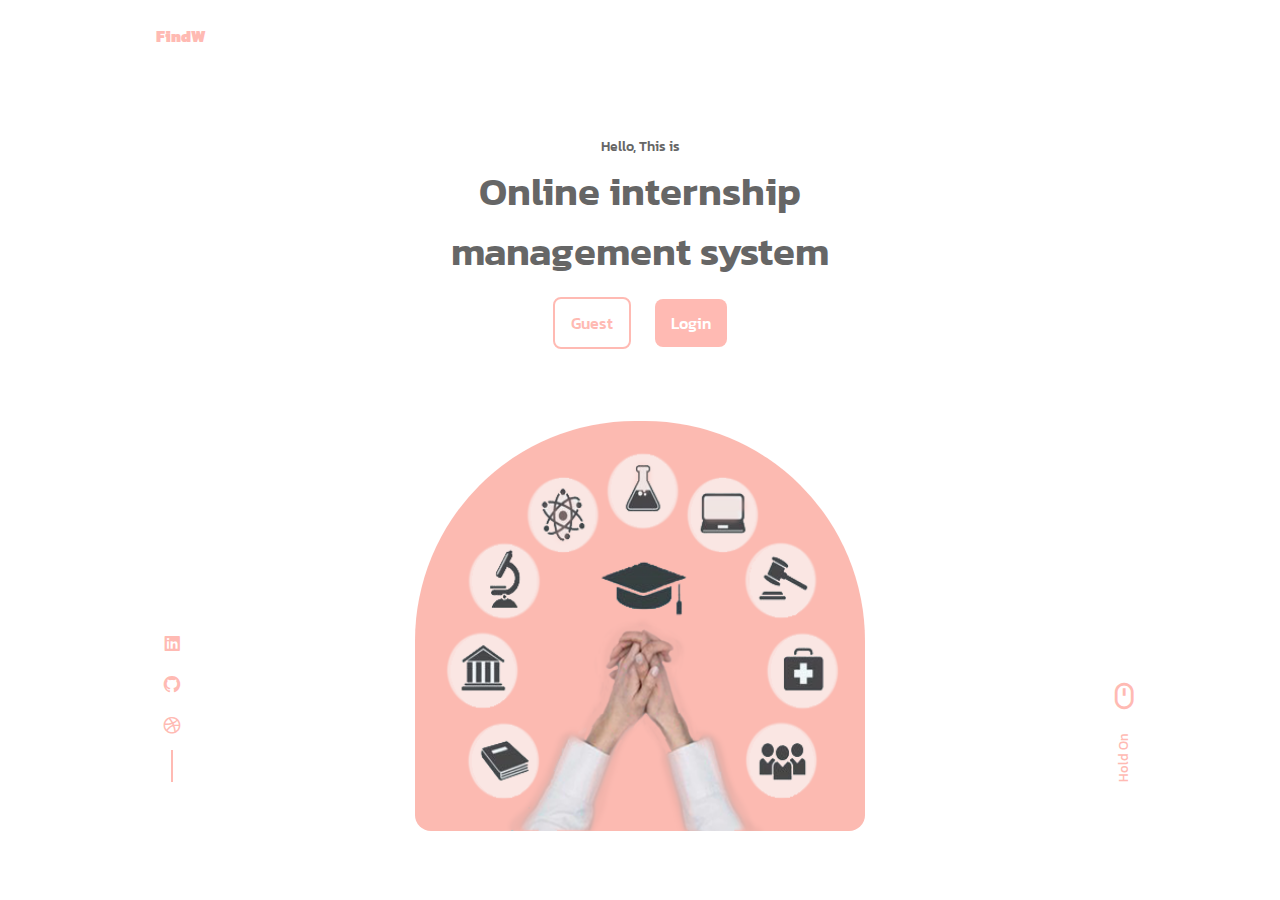
==== commit 8f13b919: "Update index.html" ====
--- a/css/index.html
+++ b/css/index.html
@@ -65,9 +65,9 @@
                         </a>
                     </div>
 
-                    <a href="#about" class="home__scroll">
+                    <a href="#" class="home__scroll">
                         <i class='bx bx-mouse home__scroll-icon' ></i>
-                        <span class="home__scroll-name">Scroll Down</span>
+                        <span class="home__scroll-name">Hold On</span>
 
                     </a>
                 </div>   
